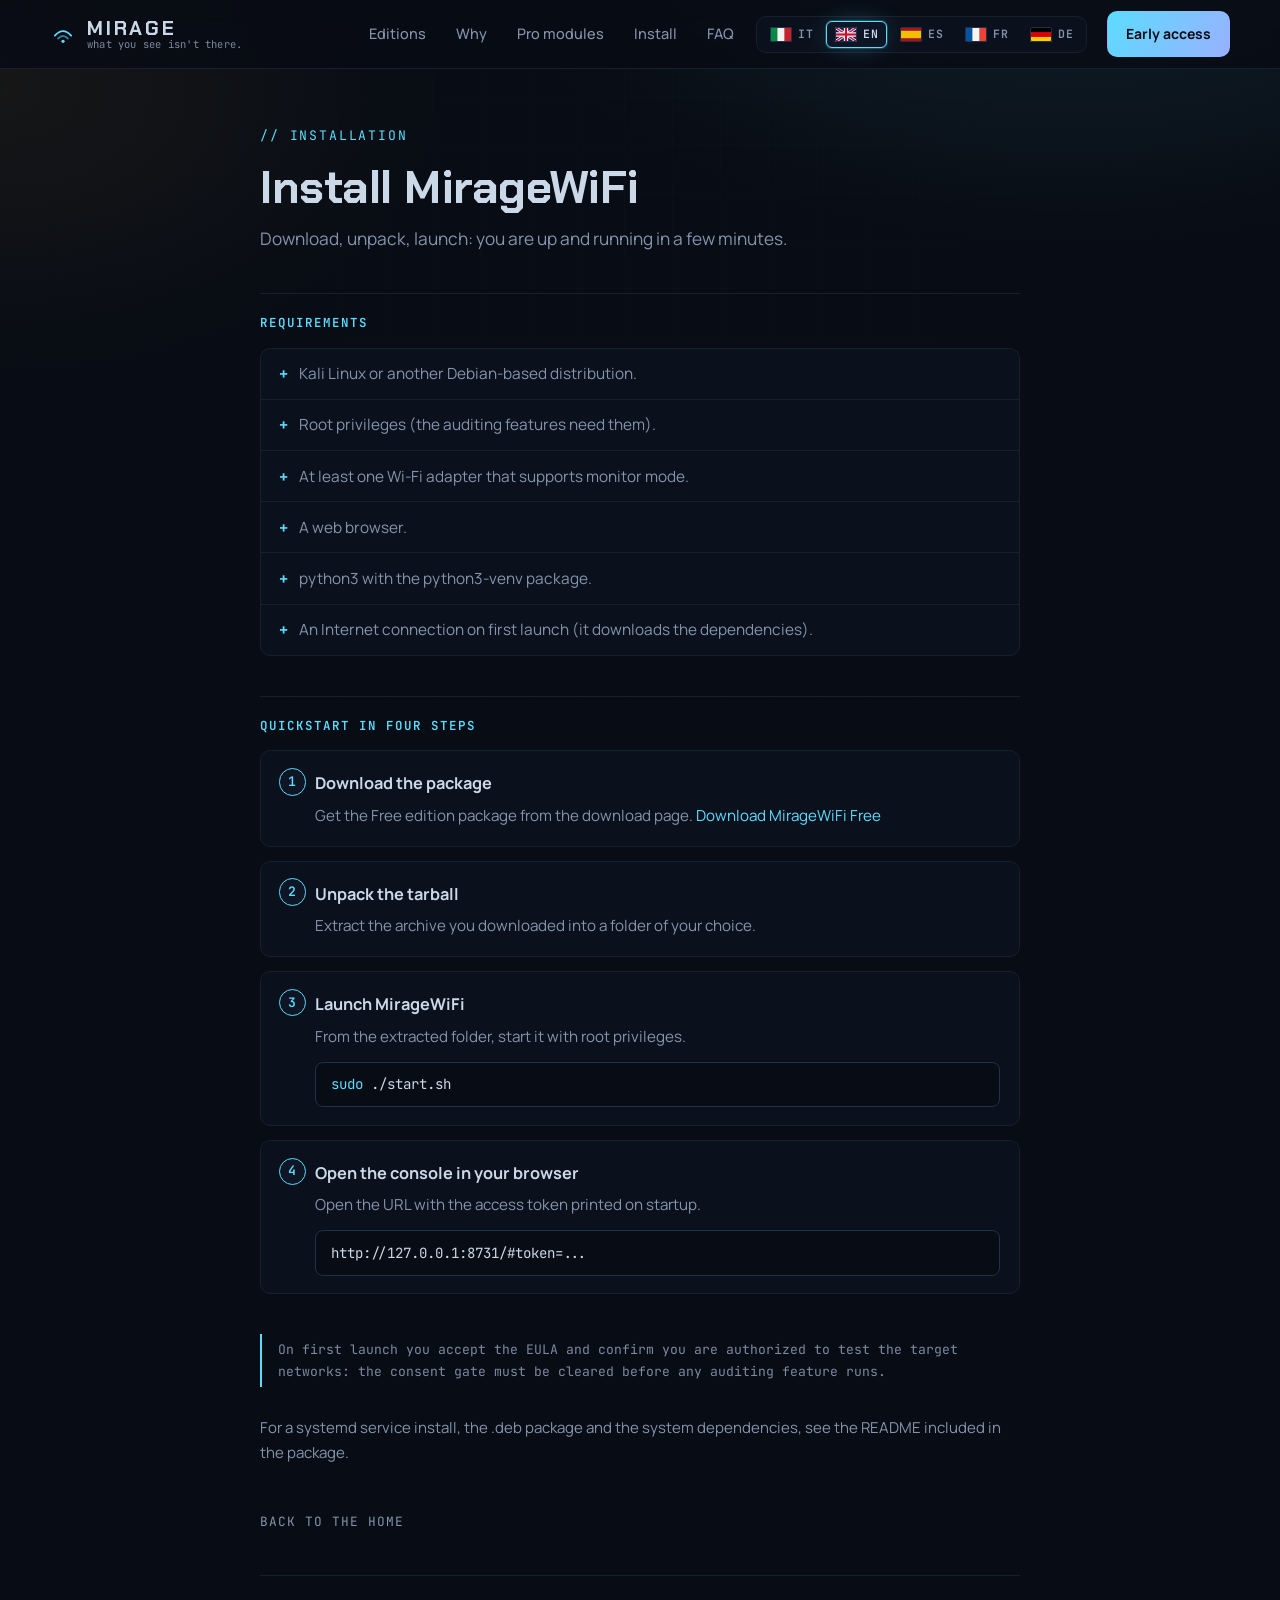
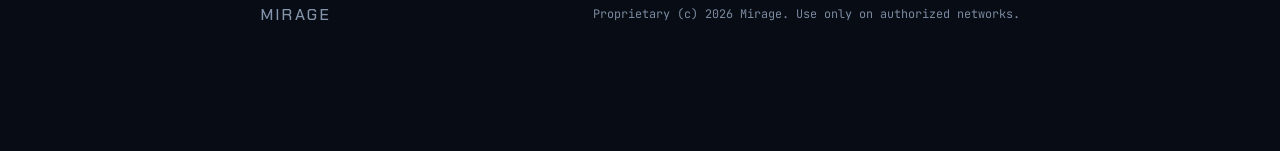
==== install.html @ 4a007b0e "feat(site): pagina install.html quickstart multilingue (5 lingue) Mancava una pagina "come si instal" ====
<!DOCTYPE html>
<html lang="en">
<head>
  <meta charset="utf-8" />
  <meta name="viewport" content="width=device-width, initial-scale=1" />
  <title>Install MirageWiFi - quickstart</title>
  <meta name="description" content="Install MirageWiFi in a few minutes: download, unpack, launch. Requirements, four quickstart steps and the first-run consent gate." />
  <meta name="theme-color" content="#080c14" />
  <meta name="color-scheme" content="dark" />

  <link rel="icon" href="favicon.svg" type="image/svg+xml" />
  <link rel="preload" href="fonts/chakra-petch-700-latin.woff2" as="font" type="font/woff2" crossorigin />
  <link rel="preload" href="fonts/jetbrains-mono-latin.woff2" as="font" type="font/woff2" crossorigin />
  <link rel="preload" href="fonts/manrope-latin.woff2" as="font" type="font/woff2" crossorigin />
  <link rel="stylesheet" href="css/site.css" />

  <style>
    .ins-wrap { width: min(100% - 2rem, 760px); margin-inline: auto; padding: 56px 0 72px; }
    .ins-kicker {
      font-family: var(--mono);
      font-size: .82rem;
      letter-spacing: .14em;
      text-transform: uppercase;
      color: var(--accent);
      margin: 0 0 16px;
    }
    .ins-title {
      font-family: var(--head);
      font-weight: 700;
      font-size: clamp(28px, 6vw, 46px);
      line-height: 1.06;
      letter-spacing: -0.01em;
      color: var(--fg);
      margin: 0 0 14px;
    }
    .ins-lead {
      font-family: var(--body);
      font-size: 1.08rem;
      line-height: 1.6;
      color: var(--fg-dim);
      margin: 0 0 40px;
    }
    .ins-sec-title {
      font-family: var(--mono);
      font-size: .78rem;
      font-weight: 600;
      letter-spacing: .16em;
      text-transform: uppercase;
      color: var(--accent);
      border-top: 1px solid var(--border);
      padding-top: 1.4rem;
      margin: 0 0 1.1rem;
    }
    .ins-req {
      list-style: none;
      margin: 0 0 40px;
      padding: 0;
      display: grid;
      gap: 1px;
      background: var(--border);
      border: 1px solid var(--border);
      border-radius: var(--radius);
      overflow: hidden;
    }
    .ins-req li {
      background: var(--panel);
      padding: .85rem 1.1rem;
      font-family: var(--body);
      font-size: .96rem;
      line-height: 1.5;
      color: var(--fg-dim);
      display: flex;
      align-items: flex-start;
      gap: .7rem;
    }
    .ins-req li::before {
      content: "+";
      color: var(--accent);
      font-family: var(--mono);
      font-weight: 700;
      flex: 0 0 auto;
      line-height: 1.5;
    }
    .ins-steps {
      list-style: none;
      counter-reset: step;
      margin: 0 0 40px;
      padding: 0;
      display: grid;
      gap: 14px;
    }
    .ins-steps > li {
      counter-increment: step;
      position: relative;
      border: 1px solid var(--border);
      border-radius: var(--radius);
      background: var(--panel);
      padding: 1.1rem 1.2rem 1.1rem 3.4rem;
    }
    .ins-steps > li::before {
      content: counter(step);
      position: absolute;
      left: 1.1rem;
      top: 1.05rem;
      width: 1.6rem;
      height: 1.6rem;
      display: inline-flex;
      align-items: center;
      justify-content: center;
      border-radius: 50%;
      background: var(--panel-2);
      border: 1px solid var(--accent);
      color: var(--accent);
      font-family: var(--mono);
      font-size: .82rem;
      font-weight: 700;
    }
    .ins-step-t {
      font-family: var(--body);
      font-weight: 700;
      font-size: 1.02rem;
      color: var(--fg);
      margin: .1rem 0 .4rem;
    }
    .ins-step-d {
      font-family: var(--body);
      font-size: .95rem;
      line-height: 1.6;
      color: var(--fg-dim);
      margin: 0;
    }
    .ins-step-d a { color: var(--accent); }
    .ins-cmd {
      display: block;
      margin: .8rem 0 0;
      padding: .7rem .9rem;
      border: 1px solid var(--border-2);
      border-radius: calc(var(--radius) - 2px);
      background: var(--bg);
      color: var(--fg);
      font-family: var(--mono);
      font-size: .88rem;
      line-height: 1.5;
      overflow-x: auto;
      white-space: pre;
    }
    .ins-cmd .tok { color: var(--accent); }
    .ins-note {
      font-family: var(--mono);
      font-size: .82rem;
      line-height: 1.65;
      color: var(--fg-faint);
      border-left: 2px solid var(--accent);
      padding: .3rem 0 .3rem 1rem;
      margin: 0 0 1.8rem;
    }
    .ins-readme {
      font-family: var(--body);
      font-size: .94rem;
      line-height: 1.65;
      color: var(--fg-dim);
      margin: 0 0 2.6rem;
    }
    .ins-back {
      display: inline-flex;
      align-items: center;
      gap: .5rem;
      font-family: var(--mono);
      font-size: .8rem;
      letter-spacing: .08em;
      text-transform: uppercase;
      color: var(--fg-dim);
      text-decoration: none;
    }
    .ins-back:hover { color: var(--accent); }
    .ins-back .arr { transition: transform .25s var(--ease); }
    .ins-back:hover .arr { transform: translateX(-3px); }
    .ins-foot {
      border-top: 1px solid var(--border);
      margin-top: 2.6rem;
      padding-top: 1.6rem;
      display: flex;
      flex-wrap: wrap;
      gap: .6rem 1.4rem;
      align-items: center;
      justify-content: space-between;
    }
    .ins-foot .logo { font-family: var(--head); letter-spacing: .14em; color: var(--fg-dim); }
    .ins-foot .lic { font-family: var(--mono); font-size: .74rem; color: var(--fg-faint); }
    @media (prefers-reduced-motion: reduce) {
      .ins-back .arr { transition: none; }
    }
  </style>
</head>
<body>

  <script>document.documentElement.classList.add('js');</script>

  <a class="nav-skip" href="#top" data-i18n="nav.skip">Skip to content</a>

  <!-- ============ NAV (shared with the home) ============ -->
  <header class="nav-bar">
    <div class="wrap nav-inner">

      <a class="nav-brand" href="index.html" data-i18n-aria="nav.brandhome" aria-label="MirageWiFi, back to top">
        <span class="nav-brand-mark" aria-hidden="true">
          <svg viewBox="0 0 32 32" width="26" height="26" fill="none">
            <path d="M6 18 Q16 7 26 18" stroke="currentColor" stroke-width="2.3" stroke-linecap="round"/>
            <path d="M10 21.5 Q16 15.5 22 21.5" stroke="currentColor" stroke-width="2.3" stroke-linecap="round" opacity=".55"/>
            <circle cx="16" cy="25" r="2" fill="currentColor"/>
          </svg>
        </span>
        <span class="nav-brand-text">
          <span class="nav-logo">MIRAGE</span>
          <span class="nav-ghost" data-i18n="nav.tagline">what you see isn't there.</span>
        </span>
      </a>

      <button type="button" class="nav-toggle" aria-controls="nav-menu" aria-expanded="false" data-i18n-aria="nav.menu" aria-label="Menu">
        <span class="nav-toggle-bar" aria-hidden="true"></span>
        <span class="nav-toggle-bar" aria-hidden="true"></span>
        <span class="nav-toggle-bar" aria-hidden="true"></span>
      </button>

      <div class="nav-menu" id="nav-menu">

      <nav class="nav-links" data-i18n-aria="nav.seclabel" aria-label="Sections">
        <a href="index.html#edizioni" data-i18n="nav.editions">Editions</a>
        <a href="index.html#perche" data-i18n="nav.why">Why</a>
        <a href="index.html#moduli" data-i18n="nav.modules">Pro modules</a>
        <a href="install.html" data-i18n="nav.install">Install</a>
        <a href="index.html#faq" data-i18n="nav.faq">FAQ</a>
      </nav>

      <div class="lang-switch" role="group" data-i18n-aria="nav.langlabel" aria-label="Language">

        <button type="button" class="lang-btn" data-lang="it" data-i18n-aria="lang.it" aria-label="Italiano" aria-pressed="false">
          <svg class="lang-flag" viewBox="0 0 24 16" width="22" height="15" role="img" aria-hidden="true">
            <rect width="8" height="16" fill="#008C45"/>
            <rect x="8" width="8" height="16" fill="#F4F5F0"/>
            <rect x="16" width="8" height="16" fill="#CD212A"/>
          </svg>
          <span class="lang-code">IT</span>
        </button>

        <button type="button" class="lang-btn is-active" data-lang="en" data-i18n-aria="lang.en" aria-label="English" aria-pressed="true">
          <svg class="lang-flag" viewBox="0 0 24 16" width="22" height="15" role="img" aria-hidden="true">
            <clipPath id="flag-en-clip"><rect width="24" height="16" rx="0"/></clipPath>
            <g clip-path="url(#flag-en-clip)">
              <rect width="24" height="16" fill="#012169"/>
              <path d="M0 0 L24 16 M24 0 L0 16" stroke="#FFFFFF" stroke-width="3.2"/>
              <path d="M0 0 L24 16 M24 0 L0 16" stroke="#C8102E" stroke-width="1.6"/>
              <rect x="9.6" width="4.8" height="16" fill="#FFFFFF"/>
              <rect y="5.6" width="24" height="4.8" fill="#FFFFFF"/>
              <rect x="10.8" width="2.4" height="16" fill="#C8102E"/>
              <rect y="6.8" width="24" height="2.4" fill="#C8102E"/>
            </g>
          </svg>
          <span class="lang-code">EN</span>
        </button>

        <button type="button" class="lang-btn" data-lang="es" data-i18n-aria="lang.es" aria-label="Español" aria-pressed="false">
          <svg class="lang-flag" viewBox="0 0 24 16" width="22" height="15" role="img" aria-hidden="true">
            <rect width="24" height="16" fill="#AA151B"/>
            <rect y="4" width="24" height="8" fill="#F1BF00"/>
          </svg>
          <span class="lang-code">ES</span>
        </button>

        <button type="button" class="lang-btn" data-lang="fr" data-i18n-aria="lang.fr" aria-label="Français" aria-pressed="false">
          <svg class="lang-flag" viewBox="0 0 24 16" width="22" height="15" role="img" aria-hidden="true">
            <rect width="8" height="16" fill="#0055A4"/>
            <rect x="8" width="8" height="16" fill="#F4F5F0"/>
            <rect x="16" width="8" height="16" fill="#EF4135"/>
          </svg>
          <span class="lang-code">FR</span>
        </button>

        <button type="button" class="lang-btn" data-lang="de" data-i18n-aria="lang.de" aria-label="Deutsch" aria-pressed="false">
          <svg class="lang-flag" viewBox="0 0 24 16" width="22" height="15" role="img" aria-hidden="true">
            <rect width="24" height="5.34" fill="#000000"/>
            <rect y="5.34" width="24" height="5.33" fill="#DD0000"/>
            <rect y="10.67" width="24" height="5.33" fill="#FFCE00"/>
          </svg>
          <span class="lang-code">DE</span>
        </button>

      </div>

      <a class="nav-cta" href="https://miragewifi.gumroad.com/l/hbzayw" rel="noopener noreferrer" data-i18n="nav.cta">Early access</a>

      </div>
    </div>
  </header>

  <main id="top" class="ins-wrap">

    <p class="ins-kicker" data-i18n="install.kicker">// Installation</p>
    <h1 class="ins-title" data-i18n="install.title">Install MirageWiFi</h1>
    <p class="ins-lead" data-i18n="install.lead">Download, unpack, launch: you are up and running in a few minutes.</p>

    <h2 class="ins-sec-title" data-i18n="install.req.title">Requirements</h2>
    <ul class="ins-req">
      <li data-i18n="install.req.1">Kali Linux or another Debian-based distribution.</li>
      <li data-i18n="install.req.2">Root privileges (the auditing features need them).</li>
      <li data-i18n="install.req.3">At least one Wi-Fi adapter that supports monitor mode.</li>
      <li data-i18n="install.req.4">A web browser.</li>
      <li data-i18n="install.req.5">python3 with the python3-venv package.</li>
      <li data-i18n="install.req.6">An Internet connection on first launch (it downloads the dependencies).</li>
    </ul>

    <h2 class="ins-sec-title" data-i18n="install.steps.title">Quickstart in four steps</h2>
    <ol class="ins-steps">
      <li>
        <p class="ins-step-t" data-i18n="install.step1.t">Download the package</p>
        <p class="ins-step-d">
          <span data-i18n="install.step1.d">Get the Free edition package from the download page.</span>
          <a href="https://miragewifi.gumroad.com/l/wzquev" rel="noopener noreferrer" data-i18n="install.step1.link">Download MirageWiFi Free</a>
        </p>
      </li>
      <li>
        <p class="ins-step-t" data-i18n="install.step2.t">Unpack the tarball</p>
        <p class="ins-step-d" data-i18n="install.step2.d">Extract the archive you downloaded into a folder of your choice.</p>
      </li>
      <li>
        <p class="ins-step-t" data-i18n="install.step3.t">Launch MirageWiFi</p>
        <p class="ins-step-d" data-i18n="install.step3.d">From the extracted folder, start it with root privileges.</p>
        <code class="ins-cmd"><span class="tok">sudo</span> ./start.sh</code>
      </li>
      <li>
        <p class="ins-step-t" data-i18n="install.step4.t">Open the console in your browser</p>
        <p class="ins-step-d" data-i18n="install.step4.d">Open the URL with the access token printed on startup.</p>
        <code class="ins-cmd">http://127.0.0.1:8731/#token=...</code>
      </li>
    </ol>

    <p class="ins-note" data-i18n="install.consent">On first launch you accept the EULA and confirm you are authorized to test the target networks: the consent gate must be cleared before any auditing feature runs.</p>

    <p class="ins-readme" data-i18n="install.readme">For a systemd service install, the .deb package and the system dependencies, see the README included in the package.</p>

    <a class="ins-back" href="index.html" data-i18n="install.back"><span class="arr" aria-hidden="true">&larr;</span> Back to the home</a>

    <footer class="ins-foot">
      <span class="logo">MIRAGE</span>
      <span class="lic" data-i18n="install.footlicense">Proprietary (c) 2026 Mirage. Use only on authorized networks.</span>
    </footer>

  </main>

  <!-- i18n: translation dictionary + language selector. EN is the inline default. -->
  <script src="i18n.js"></script>
  <script>
    (function () {
      var I18N = window.I18N || {};
      var SUPPORTED = ["en", "it", "es", "fr", "de"];
      var DEFAULT = "en";

      function pickLang(stored) {
        if (stored && SUPPORTED.indexOf(stored) !== -1) return stored;
        var raw = (navigator.language || navigator.userLanguage || DEFAULT);
        var code = String(raw).slice(0, 2).toLowerCase();
        return SUPPORTED.indexOf(code) !== -1 ? code : DEFAULT;
      }

      function apply(lang) {
        var dict = I18N[lang] || {};
        var nodes = document.querySelectorAll("[data-i18n]");
        for (var i = 0; i < nodes.length; i++) {
          var key = nodes[i].getAttribute("data-i18n");
          if (dict[key] != null) nodes[i].textContent = dict[key];
        }
        var arias = document.querySelectorAll("[data-i18n-aria]");
        for (var a = 0; a < arias.length; a++) {
          var ak = arias[a].getAttribute("data-i18n-aria");
          if (dict[ak] != null) arias[a].setAttribute("aria-label", dict[ak]);
        }
        document.documentElement.lang = lang;
        if (dict["install._title"]) document.title = dict["install._title"];
        var desc = document.querySelector('meta[name="description"]');
        if (desc && dict["install._description"]) desc.setAttribute("content", dict["install._description"]);
      }

      var stored = null;
      try { stored = localStorage.getItem("lang"); } catch (e) {}
      var lang = pickLang(stored);
      apply(lang);

      var langBtns = document.querySelectorAll(".lang-btn");
      function syncLangButtons(active) {
        for (var i = 0; i < langBtns.length; i++) {
          var isOn = langBtns[i].getAttribute("data-lang") === active;
          langBtns[i].setAttribute("aria-pressed", isOn ? "true" : "false");
          langBtns[i].classList.toggle("is-active", isOn);
        }
      }
      syncLangButtons(lang);
      for (var b = 0; b < langBtns.length; b++) {
        langBtns[b].addEventListener("click", function () {
          var v = this.getAttribute("data-lang");
          apply(v);
          try { localStorage.setItem("lang", v); } catch (e) {}
          syncLangButtons(v);
        });
      }
    })();
  </script>

  <!-- Mobile nav: hamburger toggle (identical to the home). -->
  <script>
    (function () {
      var toggle = document.querySelector(".nav-toggle");
      var menu = document.getElementById("nav-menu");
      if (!toggle || !menu) return;

      function setOpen(open) {
        menu.classList.toggle("open", open);
        toggle.setAttribute("aria-expanded", open ? "true" : "false");
      }

      toggle.addEventListener("click", function () {
        setOpen(!menu.classList.contains("open"));
      });

      var links = menu.querySelectorAll(".nav-links a");
      for (var i = 0; i < links.length; i++) {
        links[i].addEventListener("click", function () { setOpen(false); });
      }

      document.addEventListener("keydown", function (e) {
        if (e.key === "Escape" && menu.classList.contains("open")) {
          setOpen(false);
          toggle.focus();
        }
      });

      document.addEventListener("click", function (e) {
        if (!menu.classList.contains("open")) return;
        if (menu.contains(e.target) || toggle.contains(e.target)) return;
        setOpen(false);
      });
    })();
  </script>

</body>
</html>
---- css/site.css ----
/* MirageWiFi - landing di preview statica.
   Palette e tipografia derivate da frontend/css/app.css per coerenza col brand:
   dark "signal lab", ciano = ricognizione (Free), ambra = offensivo (Pro). */

@font-face {
  font-family: 'Chakra Petch';
  font-style: normal; font-weight: 500; font-display: swap;
  src: url('../fonts/chakra-petch-500-latin-ext.woff2') format('woff2');
  unicode-range: U+0100-02BA,U+02BD-02C5,U+02C7-02CC,U+02CE-02D7,U+02DD-02FF,U+0304,U+0308,U+0329,U+1D00-1DBF,U+1E00-1E9F,U+1EF2-1EFF,U+2020,U+20A0-20AB,U+20AD-20C0,U+2113,U+2C60-2C7F,U+A720-A7FF;
}
@font-face {
  font-family: 'Chakra Petch';
  font-style: normal; font-weight: 500; font-display: swap;
  src: url('../fonts/chakra-petch-500-latin.woff2') format('woff2');
  unicode-range: U+0000-00FF,U+0131,U+0152-0153,U+02BB-02BC,U+02C6,U+02DA,U+02DC,U+0304,U+0308,U+0329,U+2000-206F,U+2074,U+20AC,U+2122,U+2191,U+2193,U+2212,U+2215,U+FEFF,U+FFFD;
}
@font-face {
  font-family: 'Chakra Petch';
  font-style: normal; font-weight: 600; font-display: swap;
  src: url('../fonts/chakra-petch-600-latin-ext.woff2') format('woff2');
  unicode-range: U+0100-02BA,U+02BD-02C5,U+02C7-02CC,U+02CE-02D7,U+02DD-02FF,U+0304,U+0308,U+0329,U+1D00-1DBF,U+1E00-1E9F,U+1EF2-1EFF,U+2020,U+20A0-20AB,U+20AD-20C0,U+2113,U+2C60-2C7F,U+A720-A7FF;
}
@font-face {
  font-family: 'Chakra Petch';
  font-style: normal; font-weight: 600; font-display: swap;
  src: url('../fonts/chakra-petch-600-latin.woff2') format('woff2');
  unicode-range: U+0000-00FF,U+0131,U+0152-0153,U+02BB-02BC,U+02C6,U+02DA,U+02DC,U+0304,U+0308,U+0329,U+2000-206F,U+2074,U+20AC,U+2122,U+2191,U+2193,U+2212,U+2215,U+FEFF,U+FFFD;
}
@font-face {
  font-family: 'Chakra Petch';
  font-style: normal; font-weight: 700; font-display: swap;
  src: url('../fonts/chakra-petch-700-latin-ext.woff2') format('woff2');
  unicode-range: U+0100-02BA,U+02BD-02C5,U+02C7-02CC,U+02CE-02D7,U+02DD-02FF,U+0304,U+0308,U+0329,U+1D00-1DBF,U+1E00-1E9F,U+1EF2-1EFF,U+2020,U+20A0-20AB,U+20AD-20C0,U+2113,U+2C60-2C7F,U+A720-A7FF;
}
@font-face {
  font-family: 'Chakra Petch';
  font-style: normal; font-weight: 700; font-display: swap;
  src: url('../fonts/chakra-petch-700-latin.woff2') format('woff2');
  unicode-range: U+0000-00FF,U+0131,U+0152-0153,U+02BB-02BC,U+02C6,U+02DA,U+02DC,U+0304,U+0308,U+0329,U+2000-206F,U+2074,U+20AC,U+2122,U+2191,U+2193,U+2212,U+2215,U+FEFF,U+FFFD;
}
@font-face {
  font-family: 'JetBrains Mono';
  font-style: normal; font-weight: 400 600; font-display: swap;
  src: url('../fonts/jetbrains-mono-latin-ext.woff2') format('woff2');
  unicode-range: U+0100-02BA,U+02BD-02C5,U+02C7-02CC,U+02CE-02D7,U+02DD-02FF,U+0304,U+0308,U+0329,U+1D00-1DBF,U+1E00-1E9F,U+1EF2-1EFF,U+2020,U+20A0-20AB,U+20AD-20C0,U+2113,U+2C60-2C7F,U+A720-A7FF;
}
@font-face {
  font-family: 'JetBrains Mono';
  font-style: normal; font-weight: 400 600; font-display: swap;
  src: url('../fonts/jetbrains-mono-latin.woff2') format('woff2');
  unicode-range: U+0000-00FF,U+0131,U+0152-0153,U+02BB-02BC,U+02C6,U+02DA,U+02DC,U+0304,U+0308,U+0329,U+2000-206F,U+2074,U+20AC,U+2122,U+2191,U+2193,U+2212,U+2215,U+FEFF,U+FFFD;
}

:root {
  --bg:        #080c14;
  --bg-2:      #05080d;
  --bg-0:      #04060b;
  --panel:     #0b111c;
  --panel-2:   #0e1626;
  --border:    #17202f;
  --border-2:  #22304a;
  --fg:        #cbd8e8;
  --fg-dim:    #8494ac;
  --fg-faint:  #7a8aa0;
  --accent:    #5cdcff;   /* ciano - ricognizione / Free */
  --accent-2:  #52f2a8;   /* verde phosphor - offline-safe */
  --warn:      #ffc24b;   /* ambra - offensivo / Pro */
  --danger:    #ff6b6b;   /* rosso - distruttivo */
  --purple:    #b69bff;   /* viola - AI / Auto */
  --radius:    10px;
  --radius-lg: 16px;
  --mono:    "JetBrains Mono", ui-monospace, "Fira Code", Menlo, monospace;
  --display: "Chakra Petch", "JetBrains Mono", ui-monospace, monospace;
  --shadow:    0 18px 48px -16px rgba(0,0,0,.75);
  --shadow-sm: 0 8px 24px -14px rgba(0,0,0,.7);
  --glow-cyan: 0 0 0 1px rgba(92,220,255,.22), 0 0 26px -6px rgba(92,220,255,.42);
  --glow-warn: 0 0 0 1px rgba(255,194,75,.28), 0 0 32px -8px rgba(255,194,75,.46);
  --ring:      0 0 0 2px var(--bg), 0 0 0 4px var(--accent);
  --ease: cubic-bezier(.22,.61,.36,1);
  --maxw: 1180px;
}

* { box-sizing: border-box; }

html { scroll-behavior: smooth; scroll-padding-top: 84px; }

body {
  margin: 0;
  font-family: var(--mono);
  font-size: 16px;
  line-height: 1.65;
  color: var(--fg);
  background: var(--bg);
  -webkit-font-smoothing: antialiased;
  text-rendering: optimizeLegibility;
  overflow-x: hidden;
}

/* Atmosfera di fondo: griglia da spettro radio + due aloni di segnale.
   Fissa, tenue, non copre il contenuto (z-index negativo). */
body::before {
  content: "";
  position: fixed;
  inset: 0;
  z-index: -2;
  background:
    radial-gradient(1000px 560px at 84% -10%, rgba(92,220,255,.11), transparent 60%),
    radial-gradient(820px 520px at 0% 10%, rgba(255,194,75,.06), transparent 55%),
    var(--bg);
}
body::after {
  content: "";
  position: fixed;
  inset: 0;
  z-index: -1;
  pointer-events: none;
  opacity: .5;
  background-image:
    linear-gradient(rgba(92,220,255,.04) 1px, transparent 1px),
    linear-gradient(90deg, rgba(92,220,255,.04) 1px, transparent 1px);
  background-size: 48px 48px;
  mask-image: radial-gradient(circle at 50% 24%, #000 0%, transparent 76%);
  -webkit-mask-image: radial-gradient(circle at 50% 24%, #000 0%, transparent 76%);
}

a { color: var(--accent); text-decoration: none; }
a:hover { text-decoration: underline; }

/* focus accessibile e coerente su tutti gli elementi interattivi */
a:focus-visible, .btn:focus-visible, summary:focus-visible, .lang-select:focus-visible {
  outline: 2px solid transparent;
  outline-offset: 2px;
  box-shadow: var(--ring);
  border-radius: 6px;
  text-decoration: none;
}
/* High-Contrast / forced-colors: box-shadow non e' reso, serve un outline reale */
@media (forced-colors: active) {
  a:focus-visible, .btn:focus-visible, summary:focus-visible, .lang-select:focus-visible {
    outline: 2px solid CanvasText;
  }
}

/* visibile solo a screen reader, resta focusabile */
.sr-only {
  position: absolute;
  width: 1px; height: 1px;
  padding: 0; margin: -1px;
  overflow: hidden;
  clip: rect(0 0 0 0);
  white-space: nowrap;
  border: 0;
}

h1, h2, h3, h4 {
  font-family: var(--display);
  font-weight: 700;
  line-height: 1.08;
  margin: 0;
  letter-spacing: .01em;
}

.wrap { width: min(100% - 2rem, var(--maxw)); margin-inline: auto; }

/* skip link per tastiera / screen reader */
.skip {
  position: absolute;
  left: 1rem; top: -3rem;
  z-index: 100;
  background: var(--panel-2);
  border: 1px solid var(--border-2);
  color: var(--fg);
  padding: .55rem .9rem;
  border-radius: var(--radius);
  font-size: .82rem;
  transition: top .18s var(--ease);
}
.skip:focus { top: 1rem; text-decoration: none; }

/* micro-etichette mono maiuscole, come i label della toolbar dell'app */
.kicker {
  font-family: var(--mono);
  font-size: .72rem;
  letter-spacing: .26em;
  text-transform: uppercase;
  color: var(--fg-dim);
  display: inline-flex;
  align-items: center;
  gap: .55rem;
}
.kicker::before { content: "//"; color: var(--accent); letter-spacing: 0; }
.sec-no {
  font-weight: 600;
  color: var(--accent);
  letter-spacing: .1em;
  opacity: .8;
}

/* ===== BUTTONS ===== */
.btn {
  position: relative;
  display: inline-flex;
  align-items: center;
  justify-content: center;
  gap: .55rem;
  font-family: var(--mono);
  font-size: .84rem;
  font-weight: 500;
  letter-spacing: .02em;
  padding: .72rem 1.2rem;
  border-radius: var(--radius);
  border: 1px solid var(--border-2);
  background: var(--panel-2);
  color: var(--fg);
  cursor: pointer;
  transition: transform .16s var(--ease), border-color .16s, box-shadow .16s, color .16s, background .16s;
  white-space: nowrap;
}
.btn:hover { transform: translateY(-2px); text-decoration: none; }
.btn:active { transform: translateY(0); }
.btn-ghost { background: transparent; }
.btn-ghost:hover { border-color: var(--accent); color: #fff; box-shadow: var(--glow-cyan); }
.btn-cyan {
  border-color: rgba(92,220,255,.5);
  color: #04121a;
  background: linear-gradient(180deg, #8aeaff, var(--accent));
  font-weight: 600;
  box-shadow: inset 0 1px 0 rgba(255,255,255,.35);
}
.btn-cyan:hover { box-shadow: var(--glow-cyan), inset 0 1px 0 rgba(255,255,255,.35); color: #04121a; }
.btn-pro {
  border-color: rgba(255,194,75,.55);
  color: #1c1403;
  background: linear-gradient(180deg, #ffd988, var(--warn));
  font-weight: 600;
  box-shadow: inset 0 1px 0 rgba(255,255,255,.4);
}
.btn-pro:hover { box-shadow: var(--glow-warn), inset 0 1px 0 rgba(255,255,255,.4); color: #1c1403; }
.btn-lg { padding: .98rem 1.6rem; font-size: .95rem; }

/* ===== ETHICS BANNER ===== */
.ethics {
  margin-top: 1.2rem;
  border: 1px solid rgba(255,194,75,.35);
  border-left: 3px solid var(--warn);
  border-radius: var(--radius);
  background: linear-gradient(90deg, rgba(255,194,75,.08), rgba(255,194,75,.02));
  padding: 1.1rem 1.3rem;
  display: flex;
  gap: .95rem;
  align-items: flex-start;
}
.ethics .sign { font-size: 1.35rem; line-height: 1.2; }
.ethics h2 {
  font-family: var(--mono);
  font-size: .74rem;
  letter-spacing: .18em;
  text-transform: uppercase;
  color: var(--warn);
  margin-bottom: .3rem;
}
.ethics p { margin: 0; font-size: .88rem; color: var(--fg-dim); }
.ethics p b { color: var(--fg); font-weight: 600; }

/* ===== SECTIONS ===== */
section { padding: clamp(3rem, 7vw, 5.8rem) 0; position: relative; }
section + section { border-top: 1px solid rgba(23,32,47,.6); }
.sec-head { max-width: 64ch; margin-bottom: 2.8rem; }
.sec-head h2 {
  font-size: clamp(1.85rem, 3.6vw, 2.8rem);
  color: #fff;
  margin: .8rem 0 .7rem;
  letter-spacing: -.005em;
}
.sec-head > p { color: var(--fg-dim); margin: 0; font-size: 1.02rem; line-height: 1.7; }

/* ===== EDITIONS ===== */
.editions { display: grid; grid-template-columns: 1fr 1fr; gap: 1.4rem; align-items: start; }
.plan {
  position: relative;
  border: 1px solid var(--border-2);
  border-radius: var(--radius-lg);
  background: linear-gradient(180deg, var(--panel-2), var(--panel));
  padding: 1.9rem 1.8rem;
  overflow: hidden;
  transition: transform .18s var(--ease), box-shadow .18s, border-color .18s;
}
.plan:hover { transform: translateY(-3px); }
.plan::before {
  content: "";
  position: absolute; inset: 0 0 auto 0; height: 2px;
  background: linear-gradient(90deg, var(--accent), transparent 85%);
  opacity: .8;
}
.plan.free:hover { box-shadow: var(--glow-cyan); }
.plan.pro { border-color: rgba(255,194,75,.4); box-shadow: var(--glow-warn); }
.plan.pro::before { background: linear-gradient(90deg, var(--warn), transparent 85%); }
.plan-badge {
  position: absolute;
  top: 1rem; right: 1rem;
  font-family: var(--mono);
  font-size: .6rem;
  letter-spacing: .16em;
  text-transform: uppercase;
  color: #1c1403;
  background: linear-gradient(180deg, #ffd988, var(--warn));
  padding: .28rem .6rem;
  border-radius: 100px;
  font-weight: 600;
}
.plan-tag {
  font-family: var(--mono);
  font-size: .68rem;
  letter-spacing: .22em;
  text-transform: uppercase;
  color: var(--fg-faint);
}
.plan.free .plan-tag { color: var(--accent); }
.plan.pro .plan-tag { color: var(--warn); }
.plan h3 { font-size: 1.95rem; color: #fff; margin: .35rem 0 .1rem; }
.price { display: flex; flex-wrap: wrap; align-items: baseline; gap: .5rem; margin: .85rem 0 .2rem; }
.price .amount { font-family: var(--display); font-size: 2.7rem; font-weight: 700; color: #fff; line-height: 1; }
.price .unit { color: var(--fg-dim); font-size: .82rem; }
.price-note { font-size: .74rem; color: var(--fg-faint); letter-spacing: .03em; margin-bottom: 1.3rem; }
.plan.pro .price-note b { color: var(--warn); }
.feat { list-style: none; padding: 0; margin: 1.3rem 0; display: grid; gap: .62rem; }
.feat li {
  display: grid;
  grid-template-columns: 1.1rem 1fr;
  gap: .6rem;
  font-size: .87rem;
  color: var(--fg);
  align-items: start;
  line-height: 1.5;
}
.feat li .mk { color: var(--accent-2); font-weight: 700; }
.plan.pro .feat li .mk { color: var(--warn); }
.feat li small { color: var(--fg-faint); display: block; font-size: .74rem; }
.plan .btn { width: 100%; margin-top: .4rem; }
.plan-foot { margin-top: 1rem; font-size: .72rem; color: var(--fg-faint); text-align: center; }

/* ===== WHY / PILLARS ===== */
.pillars { display: grid; grid-template-columns: repeat(4, 1fr); gap: 1.1rem; }
.pill {
  border: 1px solid var(--border);
  border-radius: var(--radius);
  background: var(--panel);
  padding: 1.5rem 1.35rem;
  transition: transform .18s var(--ease), border-color .18s, box-shadow .18s;
}
.pill:hover { transform: translateY(-3px); border-color: var(--border-2); box-shadow: var(--shadow-sm); }
.pill-ico {
  display: inline-flex;
  align-items: center; justify-content: center;
  width: 42px; height: 42px;
  border-radius: 10px;
  color: var(--accent);
  background: rgba(92,220,255,.08);
  border: 1px solid rgba(92,220,255,.2);
  margin-bottom: 1.05rem;
}
.pill:nth-child(2) .pill-ico { color: var(--warn); background: rgba(255,194,75,.08); border-color: rgba(255,194,75,.22); }
.pill:nth-child(3) .pill-ico { color: var(--accent-2); background: rgba(82,242,168,.08); border-color: rgba(82,242,168,.22); }
.pill:nth-child(4) .pill-ico { color: var(--purple); background: rgba(182,155,255,.08); border-color: rgba(182,155,255,.22); }
.pill h3 { font-size: 1.08rem; color: #fff; margin-bottom: .5rem; }
.pill p { margin: 0; font-size: .83rem; color: var(--fg-dim); line-height: 1.6; }

/* ===== FAQ ===== */
.faq { display: grid; gap: .7rem; max-width: 880px; }
details.qa {
  border: 1px solid var(--border);
  border-radius: var(--radius);
  background: var(--panel);
  padding: 0 1.2rem;
  overflow: clip;
  overflow-clip-margin: 6px;
  transition: border-color .18s var(--ease), background .18s;
}
details.qa:hover { border-color: var(--border-2); }
details.qa[open] { border-color: var(--border-2); background: var(--panel-2); }
details.qa summary {
  cursor: pointer;
  list-style: none;
  padding: 1.1rem 0;
  font-family: var(--display);
  font-weight: 600;
  font-size: 1.02rem;
  color: var(--fg);
  display: flex;
  align-items: center;
  gap: .75rem;
}
details.qa summary::-webkit-details-marker { display: none; }
details.qa summary::before {
  content: "+";
  color: var(--accent);
  font-family: var(--mono);
  font-size: 1.15rem;
  line-height: 1;
  transition: transform .2s var(--ease);
}
details.qa[open] summary { color: #fff; }
details.qa[open] summary::before { transform: rotate(45deg); }
details.qa p { margin: 0 0 1.2rem 1.45rem; color: var(--fg-dim); font-size: .9rem; line-height: 1.7; }

/* ===== FINAL CTA ===== */
.final {
  position: relative;
  border: 1px solid var(--border-2);
  border-radius: var(--radius-lg);
  background:
    radial-gradient(640px 320px at 80% 0%, rgba(255,194,75,.1), transparent 60%),
    radial-gradient(640px 320px at 12% 110%, rgba(92,220,255,.08), transparent 60%),
    linear-gradient(180deg, var(--panel-2), var(--panel));
  padding: clamp(2.4rem, 5vw, 3.6rem);
  text-align: center;
  overflow: hidden;
}
.final .kicker { justify-content: center; }
.final h2 { font-size: clamp(1.8rem, 3.6vw, 2.7rem); color: #fff; margin: .6rem 0 .7rem; }
.final > p { color: var(--fg-dim); max-width: 54ch; margin: 0 auto 1.9rem; line-height: 1.7; }
.final .hero-cta { justify-content: center; }

/* ===== FOOTER ===== */
footer {
  border-top: 1px solid var(--border);
  padding: 2.8rem 0 3.2rem;
  margin-top: 1rem;
}
.foot-grid { display: flex; flex-wrap: wrap; gap: 1.8rem; justify-content: space-between; align-items: flex-start; }
.foot-brand .logo {
  font-family: var(--display);
  font-weight: 700;
  letter-spacing: .16em;
  color: #fff;
  font-size: 1.1rem;
}
.foot-brand p { margin: .5rem 0 0; font-size: .78rem; color: var(--fg-faint); max-width: 36ch; line-height: 1.6; }
.foot-links { display: flex; gap: 2.6rem; flex-wrap: wrap; }
.foot-col h4 {
  font-family: var(--mono);
  font-size: .66rem;
  letter-spacing: .16em;
  text-transform: uppercase;
  color: var(--fg-faint);
  margin: 0 0 .75rem;
}
.foot-col a { display: block; color: var(--fg-dim); font-size: .82rem; margin-bottom: .45rem; }
.foot-col a:hover { color: var(--fg); text-decoration: none; }
.license {
  margin-top: 2.4rem;
  padding-top: 1.4rem;
  border-top: 1px solid var(--border);
  font-size: .74rem;
  color: var(--fg-faint);
  display: flex;
  flex-wrap: wrap;
  gap: .6rem 1.4rem;
  justify-content: space-between;
}
.license .lock { color: var(--warn); }

/* ===== SHARE BAR ===== */
.share-bar {
  margin-top: 2.4rem;
  display: flex;
  flex-direction: column;
  align-items: center;
  gap: .95rem;
  text-align: center;
}
.share-label {
  font-family: var(--mono);
  font-size: .66rem;
  letter-spacing: .16em;
  text-transform: uppercase;
  color: var(--fg-faint);
}
.share-links {
  display: flex;
  flex-wrap: wrap;
  justify-content: center;
  gap: .6rem;
}
.share-btn {
  display: inline-flex;
  align-items: center;
  justify-content: center;
  width: 44px;
  height: 44px;
  padding: 0;
  border-radius: 50%;
  border: 1px solid var(--border-2);
  background: var(--panel-2);
  color: var(--fg-dim);
  cursor: pointer;
  transition: color .16s var(--ease), border-color .16s var(--ease), box-shadow .16s var(--ease), transform .16s var(--ease);
}
.share-btn svg { width: 20px; height: 20px; display: block; }
.share-btn:hover {
  color: var(--accent);
  border-color: var(--accent);
  box-shadow: var(--glow-cyan);
  transform: translateY(-2px);
  text-decoration: none;
}
.share-btn:focus-visible { outline: none; box-shadow: var(--ring); }

.share-toast {
  position: fixed;
  left: 50%;
  bottom: 24px;
  transform: translateX(-50%) translateY(8px);
  background: var(--panel-2);
  border: 1px solid var(--border-2);
  color: var(--fg);
  font-family: var(--mono);
  font-size: .78rem;
  padding: .6rem 1rem;
  border-radius: var(--radius);
  box-shadow: var(--shadow-sm);
  opacity: 0;
  pointer-events: none;
  z-index: 50;
  transition: opacity .25s var(--ease), transform .25s var(--ease);
}
.share-toast.in { opacity: 1; transform: translateX(-50%) translateY(0); }

/* ===== SCROLL-REVEAL (progressive enhancement) =====
   Default: tutto visibile. Solo con JS attivo (.js-reveal) gli elementi
   partono nascosti e salgono quando entrano nel viewport (classe .in). */
.js-reveal .reveal { opacity: 0; transform: translateY(16px); transition: opacity .6s var(--ease), transform .6s var(--ease); }
.js-reveal .reveal.in { opacity: 1; transform: none; }
/* stagger leggero dentro le griglie */
.js-reveal .pillars .reveal:nth-child(2) { transition-delay: .05s; }
.js-reveal .pillars .reveal:nth-child(3) { transition-delay: .1s; }
.js-reveal .pillars .reveal:nth-child(4) { transition-delay: .15s; }

@media (prefers-reduced-motion: reduce) {
  * { animation: none !important; scroll-behavior: auto !important; transition: none !important; }
  .reveal { opacity: 1 !important; transform: none !important; }
}

/* ===== RESPONSIVE ===== */
@media (max-width: 1000px) {
  .pillars { grid-template-columns: 1fr 1fr; }
}
@media (max-width: 900px) {
  .hero-grid { grid-template-columns: 1fr; }
  .editions { grid-template-columns: 1fr; }
}
@media (max-width: 560px) {
  .pillars { grid-template-columns: 1fr; }
  .hero-cta .btn { flex: 1 1 auto; }
  .brand .ghost { display: none; }
  .license { flex-direction: column; }
}
/* larghezze molto strette: la nav resta su una riga senza essere tagliata */
@media (max-width: 380px) {
  .nav-inner { gap: .7rem; }
  .nav .btn-pro { padding: .6rem .85rem; font-size: .78rem; }
  .brand .logo { font-size: 1.2rem; letter-spacing: .12em; }
}

/* ============================================================
   REDESIGN DRAFT - integrazione foundation (Fable C), solo delta
   Sopra la base esistente: Manrope, token nuovi, body in Manrope,
   utility .grad / .pulse, motion .reveal. Le regole di base gia
   presenti (:root / reset / .btn / .wrap / .kicker / body) NON sono
   riscritte: qui solo le novita, per non gonfiare il file.
   Nessun em/en dash. Solo trattino normale.
   ============================================================ */

/* ---- Manrope self-hosted (body), variable woff2 ---- */
@font-face {
  font-family: 'Manrope';
  font-style: normal;
  font-weight: 400 700;
  font-display: swap;
  src: url('../fonts/manrope-latin.woff2') format('woff2');
  unicode-range: U+0000-00FF,U+0131,U+0152-0153,U+02BB-02BC,U+02C6,U+02DA,U+02DC,U+0304,U+0308,U+0329,U+2000-206F,U+20AC,U+2122,U+2191,U+2193,U+2212,U+2215,U+FEFF,U+FFFD;
}
@font-face {
  font-family: 'Manrope';
  font-style: normal;
  font-weight: 400 700;
  font-display: swap;
  src: url('../fonts/manrope-latin-ext.woff2') format('woff2');
  unicode-range: U+0100-02BA,U+02BD-02C5,U+02C7-02CC,U+02CE-02D7,U+02DD-02FF,U+0304,U+0308,U+0329,U+1D00-1DBF,U+1E00-1E9F,U+1EF2-1EFF,U+2020,U+20A0-20AB,U+20AD-20C4,U+2113,U+2C60-2C7F,U+A720-A7FF;
}

/* ---- Token nuovi (la base definisce gia il resto) ---- */
:root {
  --grad-accent: linear-gradient(120deg, var(--accent) 0%, var(--purple) 100%);
  --body: "Manrope", system-ui, -apple-system, "Segoe UI", Roboto, Helvetica, Arial, sans-serif;
  --head: "Chakra Petch", "JetBrains Mono", ui-monospace, monospace;
  --ok:   var(--accent-2);
  --scan-cols: 28px 116px 108px 28px 42px 56px 28px 24px 92px;
}

/* ---- Prosa in Manrope (la base usava il mono) ---- */
body { font-family: var(--body); }

/* ---- Utility testo gradiente: UNA parola chiave per blocco ---- */
.grad {
  color: var(--accent);
  background: var(--grad-accent);
  -webkit-background-clip: text;
  background-clip: text;
  -webkit-text-fill-color: transparent;
}
@supports not ((-webkit-background-clip: text) or (background-clip: text)) {
  .grad { -webkit-text-fill-color: currentColor; background: none; }
}
@media (forced-colors: active) {
  .grad { -webkit-text-fill-color: currentColor; background: none; color: LinkText; }
}

/* ---- Motion: .reveal (progressive enhancement) + .pulse ----
   La base definisce gia .js-reveal .reveal e lo stagger di
   pillars/modules; qui aggiungo solo il will-change, lo stagger
   per le editions e l'utility .pulse. */
.reveal { will-change: opacity, transform; }
.js-reveal .editions .reveal:nth-child(2) { transition-delay: .05s; }
.pulse { animation: pulse 1.6s var(--ease) infinite; }
@keyframes pulse {
  0%, 100% { opacity: 1; transform: scale(1); }
  50%      { opacity: .35; transform: scale(.7); }
}

/* ============ LAYER A: nav + selettore bandiere + hero ============ */
/* ============================================================
   Fable A - nav + flag language selector + hero
   Colors: var(--...) only. Token VALUES come from C-foundation.css.
   Class prefixes owned by A: nav-, lang-, hero-
   Shared helper .wrap and .reveal are defined by C.
   ============================================================ */

/* ---- skip link (a11y) ---- */
.nav-skip {
  position: absolute;
  left: 12px;
  top: -48px;
  z-index: 100;
  padding: 10px 16px;
  border-radius: var(--radius);
  background: var(--panel);
  color: var(--fg);
  border: 1px solid var(--border);
  font-family: var(--body);
  font-weight: 600;
  text-decoration: none;
  transition: top .18s var(--ease);
}
.nav-skip:focus-visible { top: 12px; }

/* ============ NAV ============ */
.nav-bar {
  position: sticky;
  top: 0;
  z-index: 50;
  background: color-mix(in srgb, var(--bg) 82%, transparent);
  -webkit-backdrop-filter: blur(12px);
  backdrop-filter: blur(12px);
  border-bottom: 1px solid var(--border);
}

.nav-inner {
  display: flex;
  align-items: center;
  gap: 20px;
  min-height: 68px;
  padding-top: 10px;
  padding-bottom: 10px;
  position: relative;
}

/* mobile menu wrapper: display:contents on desktop so its children stay
   direct flex-items of .nav-inner (desktop layout unchanged) */
.nav-menu { display: contents; }

/* hamburger toggle: hidden on desktop, shown on mobile only with JS */
.nav-toggle {
  display: none;
  flex-direction: column;
  justify-content: center;
  gap: 5px;
  width: 44px;
  height: 44px;
  margin-left: auto;
  padding: 11px;
  border: 1px solid transparent;
  border-radius: var(--radius);
  background: transparent;
  cursor: pointer;
}
.nav-toggle-bar {
  display: block;
  width: 22px;
  height: 2px;
  border-radius: 2px;
  background: var(--fg-dim);
  transition: background .15s var(--ease);
}
.nav-toggle:hover .nav-toggle-bar { background: var(--fg); }

/* brand */
.nav-brand {
  display: inline-flex;
  align-items: center;
  gap: 11px;
  text-decoration: none;
  color: var(--fg);
  flex: 0 0 auto;
}
.nav-brand-mark { color: var(--accent); display: inline-flex; }
.nav-brand-text { display: flex; flex-direction: column; line-height: 1.05; }
.nav-logo {
  font-family: var(--head);
  font-weight: 700;
  font-size: 20px;
  letter-spacing: .14em;
  color: var(--fg);
}
.nav-ghost {
  font-family: var(--mono);
  font-size: 10.5px;
  letter-spacing: .02em;
  color: var(--fg-faint);
}

/* section links */
.nav-links {
  display: flex;
  align-items: center;
  gap: 26px;
  margin-left: auto;
}
.nav-links a {
  font-family: var(--body);
  font-size: 14.5px;
  font-weight: 500;
  color: var(--fg-dim);
  text-decoration: none;
  padding: 6px 2px;
  position: relative;
  transition: color .16s var(--ease);
}
.nav-links a::after {
  content: "";
  position: absolute;
  left: 0; right: 0; bottom: 0;
  height: 2px;
  border-radius: 2px;
  background: var(--grad-accent);
  transform: scaleX(0);
  transform-origin: left;
  transition: transform .2s var(--ease);
}
.nav-links a:hover { color: var(--fg); }
.nav-links a:hover::after { transform: scaleX(1); }

/* ---- flag language selector ---- */
.lang-switch {
  display: flex;
  align-items: center;
  gap: 4px;
  padding: 4px;
  border: 1px solid var(--border);
  border-radius: var(--radius);
  background: var(--panel);
  flex: 0 0 auto;
}
.lang-btn {
  display: inline-flex;
  align-items: center;
  gap: 6px;
  padding: 5px 8px;
  border: 1px solid transparent;
  border-radius: calc(var(--radius) - 4px);
  background: transparent;
  color: var(--fg-dim);
  font-family: var(--mono);
  font-size: 11.5px;
  font-weight: 600;
  letter-spacing: .04em;
  cursor: pointer;
  transition: background .15s var(--ease), color .15s var(--ease), border-color .15s var(--ease);
}
.lang-btn:hover {
  background: var(--panel-2);
  color: var(--fg);
}
.lang-btn.is-active {
  background: var(--panel-2);
  border-color: var(--accent);
  color: var(--fg);
  box-shadow: var(--glow-cyan);
}
.lang-btn[aria-pressed="true"] { border-color: var(--accent); }
.lang-flag {
  display: block;
  border-radius: 2px;
  box-shadow: var(--shadow-sm);
  outline: 1px solid var(--border-2);
  outline-offset: -1px;
}
.lang-code { line-height: 1; }

/* ---- primary CTA (reused by hero) ---- */
.nav-cta {
  flex: 0 0 auto;
  display: inline-flex;
  align-items: center;
  justify-content: center;
  padding: 10px 18px;
  border-radius: var(--radius);
  background: var(--grad-accent);
  color: var(--bg);
  font-family: var(--body);
  font-weight: 700;
  font-size: 14px;
  text-decoration: none;
  border: 1px solid transparent;
  transition: transform .14s var(--ease), box-shadow .2s var(--ease), filter .2s var(--ease);
}
.nav-cta:hover {
  transform: translateY(-1px);
  box-shadow: var(--glow-cyan);
  filter: brightness(1.05);
}

/* ---- shared focus-visible ring ---- */
.nav-skip:focus-visible,
.nav-brand:focus-visible,
.nav-links a:focus-visible,
.lang-btn:focus-visible,
.nav-cta:focus-visible,
.hero-btn-ghost:focus-visible {
  outline: none;
  box-shadow: var(--ring);
  border-radius: var(--radius);
}

/* ============ HERO ============ */
.hero-sec {
  position: relative;
  padding: clamp(48px, 7vw, 92px) 0 clamp(40px, 6vw, 72px);
  overflow: hidden;
}
.hero-sec::before {
  content: "";
  position: absolute;
  inset: 0;
  background:
    radial-gradient(60% 55% at 78% 18%, color-mix(in srgb, var(--accent) 16%, transparent), transparent 70%),
    radial-gradient(50% 50% at 8% 90%, color-mix(in srgb, var(--purple) 14%, transparent), transparent 70%);
  pointer-events: none;
  z-index: 0;
}
.hero-grid {
  position: relative;
  z-index: 1;
  display: grid;
  grid-template-columns: minmax(0, 1fr) minmax(0, 1.2fr);
  gap: clamp(28px, 4vw, 56px);
  align-items: center;
}

.hero-kicker {
  font-family: var(--mono);
  font-size: 13px;
  letter-spacing: .08em;
  text-transform: uppercase;
  color: var(--accent);
  margin: 0 0 18px;
}

.hero-title {
  font-family: var(--head);
  font-weight: 700;
  font-size: clamp(32px, 5vw, 56px);
  line-height: 1.04;
  letter-spacing: -0.01em;
  color: var(--fg);
  margin: 0 0 20px;
}
.hero-grad {
  background: var(--grad-accent);
  -webkit-background-clip: text;
  background-clip: text;
  color: transparent;
}

.hero-sub {
  font-family: var(--body);
  font-size: clamp(16px, 1.6vw, 19px);
  font-weight: 600;
  color: var(--fg);
  margin: 0 0 14px;
}
.hero-value {
  font-family: var(--body);
  font-size: 15.5px;
  line-height: 1.68;
  color: var(--fg-dim);
  max-width: 54ch;
  margin: 0 0 22px;
}

.hero-notice {
  display: inline-flex;
  align-items: flex-start;
  gap: 9px;
  padding: 9px 14px;
  border: 1px solid var(--border-2);
  border-left: 3px solid var(--accent);
  border-radius: var(--radius);
  background: var(--panel);
  color: var(--fg-dim);
  font-family: var(--body);
  font-size: 13px;
  line-height: 1.45;
  margin: 0 0 26px;
}
.hero-notice-mark { color: var(--accent); flex: 0 0 auto; margin-top: 1px; }

.hero-cta {
  display: flex;
  flex-wrap: wrap;
  gap: 12px;
}
.hero-btn-lg { padding: 13px 24px; font-size: 15px; }
.hero-btn-ghost {
  display: inline-flex;
  align-items: center;
  justify-content: center;
  border-radius: var(--radius);
  background: transparent;
  color: var(--fg);
  font-family: var(--body);
  font-weight: 700;
  text-decoration: none;
  border: 1px solid var(--border-2);
  transition: border-color .16s var(--ease), background .16s var(--ease), transform .14s var(--ease);
}
.hero-btn-ghost:hover {
  border-color: var(--accent);
  background: var(--panel);
  transform: translateY(-1px);
}

/* discreet "how to install" link under the hero CTAs */
.hero-install {
  margin: 16px 0 0;
  font-family: var(--mono);
  font-size: .82rem;
  letter-spacing: .04em;
}
.hero-install a {
  color: var(--fg-dim);
  text-decoration: none;
  border-bottom: 1px solid transparent;
  transition: color .16s var(--ease), border-color .16s var(--ease);
}
.hero-install a:hover {
  color: var(--accent);
  border-bottom-color: var(--accent);
}

/* visual slot filled by Fable B's scanner on assembly */
.hero-visual-slot { min-height: 0; }

/* ============ RESPONSIVE ============ */

/* tablet: drop section links into a lighter row, keep selector + CTA */
@media (max-width: 960px) {
  .hero-grid { grid-template-columns: 1fr; }
  .hero-value { max-width: none; }
  .nav-links { gap: 18px; }
  .nav-ghost { display: none; }
}

@media (max-width: 760px) {
  /* --- no-JS fallback: ordered stack, everything stays visible --- */
  .nav-inner { flex-wrap: wrap; row-gap: 10px; }
  .nav-links {
    order: 3;
    width: 100%;
    margin-left: 0;
    gap: 20px;
    overflow-x: auto;
    -webkit-overflow-scrolling: touch;
  }
  .lang-switch { margin-left: auto; }

  /* --- JS enhanced: collapse nav/lang/CTA behind a hamburger --- */
  .js .nav-toggle { display: inline-flex; }
  .js .nav-inner { flex-wrap: nowrap; row-gap: 0; }
  .js .nav-menu {
    position: absolute;
    top: 100%;
    left: 0;
    right: 0;
    display: flex;
    flex-direction: column;
    align-items: stretch;
    gap: 14px;
    padding: 16px;
    background: var(--bg);
    border-bottom: 1px solid var(--border);
    -webkit-backdrop-filter: blur(12px);
    backdrop-filter: blur(12px);
    max-height: 0;
    overflow: hidden;
    opacity: 0;
    visibility: hidden;
    transition: max-height .28s var(--ease), opacity .2s var(--ease), visibility .2s;
  }
  .js .nav-menu.open {
    max-height: 80vh;
    overflow: auto;
    opacity: 1;
    visibility: visible;
  }
  .js .nav-menu .nav-links {
    order: 0;
    flex-direction: column;
    width: 100%;
    margin-left: 0;
    gap: 4px;
    overflow: visible;
  }
  .js .nav-menu .lang-switch { margin-left: 0; align-self: flex-start; }
  .js .nav-menu .nav-cta { width: 100%; }
}

/* phone: scale down the hero title so the long IT headline fits */
@media (max-width: 560px) {
  .hero-title {
    font-size: clamp(24px, 7.2vw, 34px);
    line-height: 1.08;
  }
}

/* phone: shrink the selector to flags only, keep it tappable */
@media (max-width: 480px) {
  .lang-code { display: none; }
  .lang-btn { padding: 7px; }
  .lang-flag { width: 24px; height: 16px; }
  .nav-logo { font-size: 18px; }
  .hero-cta .nav-cta,
  .hero-cta .hero-btn-ghost { flex: 1 1 100%; }
}

/* ============ LAYER B: scrollytelling workflow + scanner ============ */
/* ============================================================
   FABLE B - scrollytelling workflow (.flow-) + scanner (.scan-)
   Solo var(--...) per i colori. Nessun hex hardcoded.
   Glow/sfondi translucidi derivati con color-mix() dai token,
   cosi' niente rgba() fissi (vedi B-notes.md).
   Token EXTRA richiesti a Fable C: --ok, --danger, --warn
   (se C non li definisce, fallback inline color-mix su --accent).
   ============================================================ */

/* colonne scanner: FISSE, nessun fr. Allineamento identico a ogni larghezza.
   Un'unica sorgente condivisa da intestazione e righe. */
:root {
  --scan-cols: 28px 116px 108px 28px 42px 56px 28px 24px 92px;
  --scan-gap: .34rem;
  /* fallback locali se C non fornisce i token di stato */
  --ok: var(--accent-2, #52f2a8);
  --danger: #ff6b6b;
  --warn: #ffc24b;
}

/* ============ SCANNER (standalone) ============ */
.scan-section { padding: clamp(3rem, 6vw, 5rem) 0; }
.scan-intro { text-align: center; max-width: 58ch; margin-inline: auto 1.5rem; margin-inline: auto; margin-bottom: clamp(2rem, 4vw, 3rem); }
.scan-kicker {
  font-family: var(--mono);
  font-size: .72rem;
  letter-spacing: .18em;
  color: var(--accent);
  margin: 0 0 .8rem;
  text-transform: uppercase;
}
.scan-title {
  font-family: var(--head);
  font-size: clamp(1.9rem, 4vw, 3rem);
  line-height: 1.1;
  margin: 0 0 1rem;
  color: var(--fg);
  letter-spacing: -.01em;
}
.scan-em {
  background: var(--grad-accent);
  -webkit-background-clip: text;
  background-clip: text;
  color: transparent;
}
.scan-lead {
  font-family: var(--body);
  font-size: clamp(1rem, 1.4vw, 1.1rem);
  color: var(--fg-dim);
  line-height: 1.7;
  margin: 0;
}

/* pannello: max-width contenuta cosi' la tabella fissa riempie bene
   anche a 1920 senza stirare. overflow-x gestito dal contenitore interno. */
.scan-win {
  position: relative;
  max-width: 760px;
  margin-inline: auto;
  border: 1px solid color-mix(in srgb, var(--accent) 42%, var(--border-2));
  border-radius: var(--radius);
  background: linear-gradient(180deg, var(--panel-2), var(--panel));
  box-shadow:
    0 26px 64px -20px rgba(0,0,0,.85),
    0 0 0 1px color-mix(in srgb, var(--accent) 16%, transparent),
    0 0 48px -6px color-mix(in srgb, var(--accent) 36%, transparent);
  overflow: hidden; /* clip: la pagina non trabocca mai in orizzontale */
}
.scan-topbar {
  display: flex;
  align-items: center;
  gap: .5rem;
  padding: .62rem .9rem;
  border-bottom: 1px solid var(--border);
  background: var(--bg-2);
  font-family: var(--mono);
  font-size: .7rem;
  color: var(--fg-faint);
  letter-spacing: .05em;
}
.scan-dot { width: 10px; height: 10px; border-radius: 50%; background: var(--border-2); flex: none; }
.scan-dot.r { background: var(--danger); }
.scan-dot.y { background: var(--warn); }
.scan-dot.g { background: var(--ok); }
.scan-path { margin-left: auto; }
.scan-live {
  display: inline-flex;
  align-items: center;
  gap: .38rem;
  color: var(--ok);
  font-size: .64rem;
  letter-spacing: .14em;
}
.scan-live::before {
  content: "";
  width: 7px; height: 7px; border-radius: 50%;
  background: var(--ok);
  box-shadow: 0 0 8px color-mix(in srgb, var(--ok) 80%, transparent);
  animation: b-live-pulse 1.6s var(--ease) infinite;
}

/* CONTENITORE SCROLL: qui vive overflow-x. A larghezze strette la tabella
   scorre dentro il pannello, il pannello (overflow:hidden) non fa traboccare
   la pagina. A desktop la tabella fissa sta comoda, niente scroll. */
.scan-view {
  overflow-x: auto;
  overflow-y: hidden;
  padding: .5rem 0 .7rem;
  -webkit-overflow-scrolling: touch;
  scrollbar-width: thin;
}
.scan-grid {
  /* larghezza = somma colonne fisse + gap: identica a ogni viewport.
     width:max-content impedisce la compressione che spezzava le righe. */
  width: max-content;
  min-width: 100%;
  font-family: var(--mono);
  padding: 0 .9rem;
  box-sizing: border-box;
}
.scan-hrow, .scan-drow {
  display: grid;
  grid-template-columns: var(--scan-cols);
  gap: var(--scan-gap);
  align-items: center;
}
.scan-hrow {
  padding: .25rem .25rem .55rem;
  border-bottom: 1px solid var(--border);
  font-size: .55rem;
  letter-spacing: .1em;
  text-transform: uppercase;
  color: var(--fg-faint);
}
.scan-drow {
  padding: .55rem .25rem;
  border-bottom: 1px dashed var(--border);
  font-size: .72rem;
  color: var(--fg-dim);
}
.scan-drow:last-child { border-bottom: 0; }

.scan-essid { color: var(--fg); font-weight: 600; white-space: nowrap; overflow: hidden; text-overflow: ellipsis; }
.scan-bssid { color: var(--fg-faint); font-size: .62rem; white-space: nowrap; overflow: hidden; text-overflow: ellipsis; }
.scan-ch, .scan-band, .scan-cli { color: var(--fg-dim); font-size: .7rem; }

/* badge sicurezza */
.scan-enc {
  font-size: .56rem;
  padding: .14rem .42rem;
  border-radius: 100px;
  border: 1px solid var(--border-2);
  letter-spacing: .04em;
  justify-self: start;
  white-space: nowrap;
  font-weight: 600;
}
.scan-enc.wpa2 { color: var(--bg); border-color: transparent; background: color-mix(in srgb, var(--accent) 90%, var(--bg)); }
.scan-enc.wpa3 { color: var(--bg); border-color: transparent; background: color-mix(in srgb, var(--ok) 90%, var(--bg)); }
.scan-enc.eap  { color: var(--bg); border-color: transparent; background: color-mix(in srgb, var(--purple) 90%, var(--bg)); }
.scan-enc.wep  { color: var(--bg); border-color: transparent; background: color-mix(in srgb, var(--danger) 90%, var(--bg)); }

/* WPS */
.scan-wps { display: inline-flex; }
.scan-wps-dot { display: inline-block; width: 8px; height: 8px; border-radius: 50%; background: var(--border-2); }
.scan-wps-dot.on { background: var(--ok); box-shadow: 0 0 6px color-mix(in srgb, var(--ok) 70%, transparent); }

/* tag di stato ST: HS / PMK / KEY */
.scan-st { display: inline-flex; gap: 3px; }
.scan-tag {
  font-size: .5rem;
  font-weight: 700;
  font-style: normal;
  letter-spacing: .05em;
  padding: .1rem .26rem;
  border-radius: 4px;
  border: 1px solid var(--border);
  color: var(--fg-faint);
  background: transparent;
}
.scan-tag.on.hs  { color: var(--bg); border-color: transparent; background: color-mix(in srgb, var(--accent) 90%, var(--bg)); }
.scan-tag.on.pmk { color: var(--bg); border-color: transparent; background: color-mix(in srgb, var(--purple) 90%, var(--bg)); }
.scan-tag.on.key { color: var(--bg); border-color: transparent; background: color-mix(in srgb, var(--ok) 90%, var(--bg)); }

/* barrette segnale */
.scan-sig { display: inline-flex; align-items: flex-end; gap: 2px; height: 14px; }
.scan-sig i { width: 3px; background: var(--border-2); border-radius: 1px; }
.scan-sig i.on { background: var(--accent); box-shadow: 0 0 6px color-mix(in srgb, var(--accent) 60%, transparent); }
/* colore per potenza del segnale: forte=verde, buono=ciano, medio=ambra, debole=rosso */
.scan-sig.s4 i.on { background: var(--ok);     box-shadow: 0 0 7px color-mix(in srgb, var(--ok) 65%, transparent); }
.scan-sig.s3 i.on { background: var(--accent); box-shadow: 0 0 7px color-mix(in srgb, var(--accent) 65%, transparent); }
.scan-sig.s2 i.on { background: var(--warn);   box-shadow: 0 0 7px color-mix(in srgb, var(--warn) 60%, transparent); }
.scan-sig.s1 i.on { background: var(--danger); box-shadow: 0 0 7px color-mix(in srgb, var(--danger) 60%, transparent); }
/* la barra di punta "respira": segnale vivo */
.scan-sig.s1 i:nth-child(1).on,
.scan-sig.s2 i:nth-child(2).on,
.scan-sig.s3 i:nth-child(3).on,
.scan-sig.s4 i:nth-child(4).on { animation: sig-breathe 1.8s var(--ease) infinite; }
@keyframes sig-breathe { 0%, 100% { opacity: 1; } 50% { opacity: .5; } }
@media (prefers-reduced-motion: reduce) { .scan-sig i { animation: none !important; } }
.scan-sig i:nth-child(1) { height: 5px; }
.scan-sig i:nth-child(2) { height: 8px; }
.scan-sig i:nth-child(3) { height: 11px; }
.scan-sig i:nth-child(4) { height: 14px; }

/* linea di scansione */
.scan-sweep {
  position: absolute;
  left: 0; right: 0; top: 46px; height: 92px;
  background: linear-gradient(180deg, transparent, color-mix(in srgb, var(--accent) 12%, transparent), transparent);
  animation: b-sweep 4.6s var(--ease) infinite;
  pointer-events: none;
  z-index: 1;
}
.scan-legend {
  font-family: var(--mono);
  text-align: center;
  font-size: .68rem;
  color: var(--fg-faint);
  margin: 1rem auto 0;
  max-width: 760px;
  letter-spacing: .02em;
}

/* ============ KEYFRAMES ============ */
@keyframes b-live-pulse {
  0%, 100% { opacity: 1; transform: scale(1); }
  50%      { opacity: .35; transform: scale(.7); }
}
@keyframes b-sweep {
  0%   { transform: translateY(-10px); opacity: 0; }
  15%  { opacity: 1; }
  85%  { opacity: 1; }
  100% { transform: translateY(340px); opacity: 0; }
}

/* ============ REDUCED MOTION ============ */
/* niente animazioni/transizioni; tutto il contenuto resta visibile.
   Gli schermi della console si impilano in flusso invece di sovrapporsi. */
@media (prefers-reduced-motion: reduce) {
  .scan-live::before,
  .scan-sweep { animation: none; }
  .scan-sweep { display: none; }
}

/* ============ LAYER C: armonizzazione sezioni esistenti ============ */
/* ============================================================
   MirageWiFi landing - ARMONIZZAZIONE SEZIONI ESISTENTI (Fable C)
   Override da caricare DOPO il css base delle sezioni
   (editions / why / modules / faq / cta). Non ridisegna nulla da
   zero: accorda le sezioni al nuovo look (navy + gradiente firma
   ciano->viola + prosa Manrope).

   Semantica brand INVARIATA: ambra = Pro / offensivo, verde =
   offline-safe, rosso = distruttivo, viola = AI/Auto. Il gradiente
   entra solo sugli accenti NEUTRI/ciano, mai sui segnali ambra/rosso.

   Nessun em dash / en dash. Solo trattino normale.
   ============================================================ */

/* ---------- Prosa in Manrope: rifinitura ----------
   Manrope ha metriche diverse dal mono con cui era tarata la prosa.
   Tolgo il tracking da mono e alzo di un filo la leggibilita' dei
   paragrafi lunghi. (Il font arriva da body = var(--body).) */
.sec-head > p,
.pill p,
.feat li,
details.qa p,
.final > p,
.plan-foot,
.price-note {
  letter-spacing: normal;
}
.sec-head > p,
.pill p,
details.qa p,
.final > p {
  line-height: 1.72;
}
.feat li { font-size: .9rem; }           /* Manrope rende piu' compatto: +0.03rem */
.sec-head > p { font-size: 1.05rem; }

/* I titoli delle sezioni enumerate restano sul font display.
   (Ridondante con la base, esplicito per robustezza in assemblaggio.) */
#edizioni .sec-head h2,
#perche .sec-head h2,
#faq .sec-head h2,
.final h2,
.plan h3,
.pill h3 { font-family: var(--head); }

/* ---------- Numero di sezione: gradiente firma ----------
   "01 / 02 / 03 / 04" passa da ciano pieno al gradiente ciano->viola,
   l'elemento che lega visivamente tutte le sezioni al nuovo look. */
.sec-head .sec-no {
  color: var(--accent);
  background: var(--grad-accent);
  -webkit-background-clip: text;
  background-clip: text;
  -webkit-text-fill-color: transparent;
  opacity: 1;
}
@supports not ((-webkit-background-clip: text) or (background-clip: text)) {
  .sec-head .sec-no { -webkit-text-fill-color: currentColor; background: none; }
}
@media (forced-colors: active) {
  .sec-head .sec-no { -webkit-text-fill-color: currentColor; background: none; color: LinkText; }
}

/* ---------- EDITIONS ----------
   Free: la riga superiore diventa il gradiente firma (resta "ciano",
   ma arricchito verso il viola). Pro NON cambia: ambra = offensivo. */
.plan.free::before {
  background: var(--grad-accent);
  opacity: .9;
}
.plan.free:hover {
  border-color: rgba(92,220,255,.45);
  box-shadow: var(--glow-cyan);
}
.plan.free .plan-tag {
  color: var(--accent);
  background: var(--grad-accent);
  -webkit-background-clip: text;
  background-clip: text;
  -webkit-text-fill-color: transparent;
}
@supports not ((-webkit-background-clip: text) or (background-clip: text)) {
  .plan.free .plan-tag { -webkit-text-fill-color: currentColor; background: none; }
}
@media (forced-colors: active) {
  .plan.free .plan-tag { -webkit-text-fill-color: currentColor; background: none; }
}

/* ---------- WHY / PILLARS ----------
   Hover un filo piu' marcato e coerente col glow ciano del brand. */
.pill:hover {
  border-color: rgba(92,220,255,.28);
  box-shadow: var(--shadow-sm), 0 0 24px -14px rgba(92,220,255,.5);
}

/* ---------- FAQ ----------
   Marcatore "+" dal ciano al gradiente; apertura con un filo di viola. */
details.qa summary::before {
  color: var(--accent);
  background: var(--grad-accent);
  -webkit-background-clip: text;
  background-clip: text;
  -webkit-text-fill-color: transparent;
}
@supports not ((-webkit-background-clip: text) or (background-clip: text)) {
  details.qa summary::before { -webkit-text-fill-color: currentColor; background: none; }
}
@media (forced-colors: active) {
  details.qa summary::before { -webkit-text-fill-color: currentColor; background: none; }
}
details.qa[open] { border-color: rgba(92,220,255,.28); }

/* ---------- FINAL CTA ----------
   Filo superiore a gradiente firma per agganciare la chiusura al
   linguaggio visivo del resto della pagina. Gli aloni radiali
   ambra/ciano della base restano. */
.final {
  border-color: rgba(92,220,255,.28);
}
.final::before {
  content: "";
  position: absolute;
  inset: 0 0 auto 0;
  height: 2px;
  background: var(--grad-accent);
  opacity: .85;
  pointer-events: none;
}

/* ============ INTEGRAZIONE: fix layout hero visual slot ============
   Gli item della hero-grid devono poter scendere sotto la larghezza del
   loro contenuto, altrimenti a colonna singola (<=960px) lo scanner di B
   si dilata alla larghezza della tabella (max-content) e viene tagliato
   dall'overflow-x:hidden del body. Con min-width:0 lo scan-view torna a
   scrollare internamente, come nel contesto standalone. */
.hero-copy,
.hero-visual-slot { min-width: 0; }

/* ============================================================
   LAYER WOW - motion + style polish (Fable, fase WOW)
   Rifinitura sopra la base assemblata: NON ridisegna nulla, eleva
   la resa. Solo transform/opacity nelle animazioni, vanilla, zero
   dipendenze. Tutto il motion e' scoperto da .js-reveal (aggiunto
   solo quando il motion e' permesso e c'e' IntersectionObserver) o
   neutralizzato dai blocchi prefers-reduced-motion gia' presenti.
   Nessun em dash / en dash. Solo trattino normale.
   ============================================================ */

:root {
  /* slow-release ease-out (decelerazione lunga), per un motion "morbido" */
  --ease-rv: cubic-bezier(.16, 1, .3, 1);
  --rv-dur: .85s;
}

/* ---------- reveal globale: rilascio piu' lento e lift piu' percepibile ----------
   Riscrive solo timing/offset del reveal base (stesso meccanismo .in). */
.js-reveal .reveal {
  opacity: 0;
  transform: translateY(22px);
  transition: opacity var(--rv-dur) var(--ease-rv), transform var(--rv-dur) var(--ease-rv);
  will-change: opacity, transform;
}
.js-reveal .reveal.in {
  opacity: 1;
  transform: none;
}
/* una volta a destinazione il will-change non serve piu' */
.js-reveal .reveal.in { will-change: auto; }

/* ---------- HERO: entrata curata, stagger dall'alto verso il basso ---------- */
.js-reveal .hero-copy > .reveal:nth-child(1) { transition-delay: 0s; }
.js-reveal .hero-copy > .reveal:nth-child(2) { transition-delay: .07s; }
.js-reveal .hero-copy > .reveal:nth-child(3) { transition-delay: .14s; }
.js-reveal .hero-copy > .reveal:nth-child(4) { transition-delay: .21s; }
.js-reveal .hero-copy > .reveal:nth-child(5) { transition-delay: .28s; }
.js-reveal .hero-copy > .reveal:nth-child(6) { transition-delay: .35s; }

/* lo scanner entra per ultimo, da poco piu' lontano, si posa lento */
.js-reveal .hero-visual-slot.reveal {
  transform: translateY(28px) scale(.986);
  transition: opacity 1s var(--ease-rv), transform 1s var(--ease-rv);
  transition-delay: .2s;
}
.js-reveal .hero-visual-slot.reveal.in { transform: none; }

/* POPULATE scanner: le righe partono nascoste e vengono "scoperte" una
   alla volta dallo script hero, al LOAD del pannello (non allo scroll).
   Lo stato nascosto e' keyed su .js-reveal (aggiunto solo con IO + motion
   ok): senza JS o con reduced-motion le righe restano visibili statiche.
   Lo script aggiunge .seen a ritmo di scansione; qui vivono solo le
   transizioni (fade + slide-up), niente transition-delay a cascata. */
.js-reveal .hero-visual-slot .scan-grid .scan-drow {
  opacity: 0;
  transform: translateY(10px);
}
.js-reveal .hero-visual-slot .scan-grid .scan-drow.seen {
  opacity: 1;
  transform: none;
  transition: opacity .42s var(--ease-rv), transform .42s var(--ease-rv);
}
/* barrette segnale: salgono dalla base quando la riga viene scoperta */
.js-reveal .hero-visual-slot .scan-grid .scan-drow .scan-sig i {
  transform: scaleY(0);
  transform-origin: bottom;
}
.js-reveal .hero-visual-slot .scan-grid .scan-drow.seen .scan-sig i {
  transform: scaleY(1);
  transition: transform .4s var(--ease-rv);
}
.js-reveal .hero-visual-slot .scan-grid .scan-drow.seen .scan-sig i:nth-child(2) { transition-delay: .06s; }
.js-reveal .hero-visual-slot .scan-grid .scan-drow.seen .scan-sig i:nth-child(3) { transition-delay: .12s; }
.js-reveal .hero-visual-slot .scan-grid .scan-drow.seen .scan-sig i:nth-child(4) { transition-delay: .18s; }
/* layer live: breve pulse di opacita' sul CLI quando il conteggio cambia */
.scan-cli { transition: opacity .2s var(--ease-rv); }
.scan-cli.cli-bump { opacity: .3; }

/* ---------- STAGGER griglie: piu' ampio ed elegante ----------
   Sostituisce lo stagger base (.05/.10/.15) con una cascata piu' lunga. */
.js-reveal .pillars .reveal:nth-child(1),
.js-reveal .editions .reveal:nth-child(1) { transition-delay: 0s; }
.js-reveal .pillars .reveal:nth-child(2),
.js-reveal .editions .reveal:nth-child(2) { transition-delay: .07s; }
.js-reveal .pillars .reveal:nth-child(3) { transition-delay: .14s; }
.js-reveal .pillars .reveal:nth-child(4) { transition-delay: .21s; }

/* ---------- Gradiente firma animato sulla parola chiave ----------
   Spostamento lento e continuo ciano -> viola -> ciano. Loop seamless
   con un gradiente a 3 stop e background-size 200%. Spento da
   prefers-reduced-motion (regola globale * animation:none). */
@keyframes wow-grad-shift {
  from { background-position: 0% 50%; }
  to   { background-position: 200% 50%; }
}
.hero-grad,
.scan-em,
.grad {
  background-image: linear-gradient(110deg, var(--accent), var(--purple), var(--accent));
  background-size: 200% 100%;
  background-position: 0% 50%;
  animation: wow-grad-shift 9s linear infinite;
}

/* ---------- PROFONDITA': pannello scanner ----------
   Ombra piu' ricca + filo di luce superiore a gradiente firma, coerente
   col linguaggio visivo delle altre sezioni. Nessun colore nuovo. */
.scan-win {
  box-shadow: var(--shadow), 0 0 40px -22px rgba(92, 220, 255, .55);
}
.scan-win::after {
  content: "";
  position: absolute;
  inset: 0 0 auto 0;
  height: 2px;
  background: var(--grad-accent);
  opacity: .85;
  pointer-events: none;
  z-index: 2;
}

/* ---------- Scrollbar interna dello scanner: discreta ---------- */
.scan-view { scrollbar-color: color-mix(in srgb, var(--accent) 34%, transparent) transparent; }
.scan-view::-webkit-scrollbar { height: 6px; }
.scan-view::-webkit-scrollbar-track { background: transparent; }
.scan-view::-webkit-scrollbar-thumb {
  background: color-mix(in srgb, var(--accent) 30%, transparent);
  border-radius: 100px;
}
.scan-view::-webkit-scrollbar-thumb:hover {
  background: color-mix(in srgb, var(--accent) 50%, transparent);
}

/* ---------- MICRO-INTERAZIONI hover ---------- */
/* primary CTA: lift piu' deciso, glow e leggero slittamento del gradiente */
.nav-cta {
  background-size: 160% 100%;
  background-position: 0% 50%;
  transition: transform .18s var(--ease-rv), box-shadow .3s var(--ease-rv),
              filter .3s var(--ease-rv), background-position .6s var(--ease-rv);
}
.nav-cta:hover {
  transform: translateY(-2px);
  background-position: 100% 50%;
  box-shadow: var(--glow-cyan), 0 14px 30px -18px rgba(92, 220, 255, .8);
  filter: brightness(1.06);
}
.nav-cta:active { transform: translateY(0); }

/* solid buttons: transizione piu' morbida e glow coerente */
.btn { transition: transform .18s var(--ease-rv), border-color .2s var(--ease-rv), box-shadow .3s var(--ease-rv), color .2s, background .2s, filter .3s; }
.btn-cyan:hover, .btn-pro:hover { filter: brightness(1.04); transform: translateY(-2px); }
.hero-btn-ghost:hover { box-shadow: var(--glow-cyan); }

/* card: hover un filo piu' morbido, icona della pillar che respira */
.pill, .plan { transition: transform .26s var(--ease-rv), border-color .26s var(--ease-rv), box-shadow .26s var(--ease-rv); }
.pill-ico { transition: transform .26s var(--ease-rv), box-shadow .26s var(--ease-rv); }
.pill:hover .pill-ico { transform: translateY(-2px) scale(1.06); }

/* link nav: colore del sottolineato gia' a gradiente, curo solo l'easing */
.nav-links a, .nav-links a::after { transition-timing-function: var(--ease-rv); }

/* bandiere: micro lift all'hover, resta tutto sui token */
.lang-btn { transition: background .18s var(--ease-rv), color .18s var(--ease-rv), border-color .18s var(--ease-rv), transform .18s var(--ease-rv); }
.lang-btn:hover { transform: translateY(-1px); }

/* share: easing coerente (stile gia' presente, solo la curva) */
.share-btn { transition-timing-function: var(--ease-rv); }

/* ---------- RITMO VERTICALE: un filo piu' respiro tra i blocchi hero ---------- */
.hero-title { margin-bottom: 22px; }
.hero-value { margin-bottom: 24px; }

/* ---------- REDUCED MOTION: ridondanza esplicita ----------
   I blocchi globali gia' azzerano animation/transition e rimettono i
   .reveal visibili. Qui mi assicuro che gli elementi animati SOLO da
   questo layer (scan-drow, meter, contenuto schermi) restino visibili
   anche se un domani cambiasse l'ordine delle regole. */
@media (prefers-reduced-motion: reduce) {
  .js-reveal .scan-drow { opacity: 1 !important; transform: none !important; }
  .js-reveal .scan-drow .scan-sig i { transform: none !important; }
  .scan-cli.cli-bump { opacity: 1 !important; }
  .hero-grad, .scan-em, .grad { animation: none !important; background-position: 0% 50% !important; }
}

/* ============================================================
   NETWORK + ARSENAL SECTION (#moduli) - 3D helix
   Integrated from reference/spine-arsenal.html. Reuses existing
   tokens (palette, --grad-accent, --head, --mono, --body) and the
   existing @font-face; nothing duplicated. Only --ca / --bloom
   (runtime vars driven by JS) get defaults here. All generic
   descendants (.card, .node, .tag, .glass, ...) live only inside
   this section. No em dash / en dash.
   ============================================================ */
:root { --ca: 0; --bloom: 1; }

/* SECTION + STICKY STAGE
   Default (no JS): auto height, normal flow, cards readable.
   .js-motion (added by JS on desktop + fine pointer + motion):
   tall scroll track + sticky stage so cards orbit on scroll. */
.net-section { position: relative; background: var(--bg); }
.net-section.js-motion { height: 500vh; }

.net-section .stage {
  position: relative;
  min-height: 100vh;
  overflow: hidden;
  padding: 48px 24px;
  display: flex; align-items: center; justify-content: center;
  perspective: 1100px;
}
.net-section.js-motion .stage { position: sticky; top: 0; height: 100vh; min-height: 0; padding: 0; }

/* layered radial glows: cyan top, purple bottom */
.net-section .stage::before,
.net-section .stage::after { content: ""; position: absolute; inset: 0; pointer-events: none; z-index: 0; }
.net-section .stage::before {
  background:
    radial-gradient(60% 42% at 50% 8%, rgba(92,220,255,.16), transparent 70%),
    radial-gradient(70% 50% at 50% 104%, rgba(182,155,255,.16), transparent 72%);
}
.net-section .stage::after {
  background: repeating-linear-gradient(to bottom, rgba(255,255,255,.015) 0 1px, transparent 1px 3px);
  opacity: .5; mix-blend-mode: screen;
}

/* background particle canvas (scoped to the stage) */
.net-section #particles { position: absolute; inset: 0; width: 100%; height: 100%; z-index: 1; pointer-events: none; display: block; }

/* mono chrome: top-left label + counter top-right */
.net-section .chrome {
  position: absolute; z-index: 6; font-family: var(--mono); font-size: 12px;
  letter-spacing: .18em; color: var(--fg-faint); text-transform: uppercase; pointer-events: none;
}
.net-section .chrome.tl { top: 26px; left: 28px; }
.net-section .chrome.tl .dot { color: var(--accent-2); }
.net-section .counter {
  position: absolute; top: 24px; right: 28px; z-index: 6; font-family: var(--mono);
  font-size: 13px; letter-spacing: .14em; color: var(--fg-dim); pointer-events: none;
}
.net-section .counter b { color: var(--accent); font-weight: 400; }

.net-section .section-head { position: absolute; z-index: 6; left: 28px; top: 56px; max-width: min(360px, 62vw); pointer-events: none; }
.net-section .section-head h2 {
  font-family: var(--head); font-weight: 700; font-size: clamp(20px, 2.4vw, 30px);
  margin: 0 0 6px; letter-spacing: .01em; color: var(--fg);
}
.net-section .section-head p { margin: 0; color: var(--fg-dim); font-size: 14px; line-height: 1.5; }
.net-section .section-head .accent { background: var(--grad-accent); -webkit-background-clip: text; background-clip: text; color: transparent; }

/* CONSTELLATION (parallax target) = spine + cards */
.net-section .constellation {
  position: relative; z-index: 4;
  width: 100%; max-width: 1200px; height: 100%;
  display: flex; align-items: center; justify-content: center;
  transform-style: preserve-3d;
  will-change: transform;
}

/* ---- SPINE ---- */
.net-section .spine { position: relative; width: 2px; height: min(78vh, 680px); flex: 0 0 auto; transform-style: preserve-3d; }
.net-section .spine::before {
  content: ""; position: absolute; left: 50%; top: -6%; bottom: -6%; width: 200px;
  transform: translateX(-50%) translateZ(-1px); pointer-events: none; z-index: -1;
  opacity: calc(var(--bloom) * .9);
  background: radial-gradient(42% 46% at 50% 50%, rgba(92,220,255,.16), rgba(182,155,255,.07) 55%, transparent 76%);
  filter: blur(16px);
}
.net-section .spine .beam {
  position: absolute; left: 50%; top: 0; bottom: 0; width: 2px; transform: translateX(-50%);
  background: var(--grad-accent); border-radius: 2px;
  box-shadow: 0 0 10px rgba(92,220,255,.55), 0 0 26px rgba(182,155,255,.35);
}
.net-section .spine .beam::after {
  content: ""; position: absolute; inset: -1px; width: 4px; left: 50%; transform: translateX(-50%);
  background: linear-gradient(to bottom, transparent, rgba(92,220,255,.25), transparent); filter: blur(3px);
}

/* packet flow: faint dots rising along the beam */
.net-section .packets { position: absolute; left: 50%; top: 0; bottom: 0; width: 8px; transform: translateX(-50%); overflow: visible; }
.net-section .pkt {
  position: absolute; left: 50%; width: 3px; height: 3px; border-radius: 50%; transform: translateX(-50%);
  background: var(--accent); box-shadow: 0 0 6px var(--accent);
  animation: pktRise 3.4s linear infinite;
}
.net-section .pkt:nth-child(1) { animation-delay: 0s; }
.net-section .pkt:nth-child(2) { animation-delay: .9s; }
.net-section .pkt:nth-child(3) { animation-delay: 1.7s; background: var(--purple); box-shadow: 0 0 6px var(--purple); }
.net-section .pkt:nth-child(4) { animation-delay: 2.5s; }
@keyframes pktRise { 0% { top: 100%; opacity: 0; } 8% { opacity: 1; } 92% { opacity: 1; } 100% { top: -2%; opacity: 0; } }

/* BSSID nodes along the spine */
.net-section .node { position: absolute; left: 50%; transform: translate(-50%, -50%); z-index: 3; display: flex; align-items: center; gap: 10px; }
.net-section .node .pip {
  position: relative; width: 12px; height: 12px; border-radius: 50%; flex: 0 0 auto;
  background: radial-gradient(circle at 40% 35%, #eaffff, var(--accent) 60%, #2a7fa0);
  box-shadow: 0 0 0 3px rgba(92,220,255,.10), 0 0 12px rgba(92,220,255,.6);
  animation: nodePulse 2.6s var(--ease) infinite;
}
.net-section .node .pip::after {
  content: ""; position: absolute; inset: -6px; border-radius: 50%;
  border: 1px solid rgba(92,220,255,.4); opacity: 0; animation: nodeRing 2.6s var(--ease) infinite;
}
.net-section .node:nth-child(2) .pip, .net-section .node:nth-child(2) .pip::after { animation-delay: .5s; }
.net-section .node:nth-child(3) .pip, .net-section .node:nth-child(3) .pip::after { animation-delay: 1s; }
.net-section .node:nth-child(4) .pip, .net-section .node:nth-child(4) .pip::after { animation-delay: 1.5s; }
.net-section .node:nth-child(5) .pip, .net-section .node:nth-child(5) .pip::after { animation-delay: 2s; }
@keyframes nodePulse { 0%, 100% { transform: scale(1); filter: brightness(1); } 50% { transform: scale(1.25); filter: brightness(1.4); } }
@keyframes nodeRing { 0% { opacity: .6; transform: scale(.6); } 70% { opacity: 0; transform: scale(1.9); } 100% { opacity: 0; } }

.net-section .node .tag {
  font-family: var(--mono); font-size: 10.5px; line-height: 1.35; white-space: nowrap;
  color: var(--fg-faint); letter-spacing: .02em; opacity: .8;
  transition: color .4s var(--ease), opacity .4s var(--ease);
}
.net-section .node .tag .es { color: var(--fg-dim); }
.net-section .node.left { flex-direction: row-reverse; left: 50%; }
.net-section .node.left .tag { text-align: right; }
.net-section .node.active .pip {
  box-shadow: 0 0 0 3px rgba(82,242,168,.14), 0 0 16px rgba(82,242,168,.85);
  background: radial-gradient(circle at 40% 35%, #eafff6, var(--accent-2) 60%, #1f8f63);
}
.net-section .node.active .tag { color: var(--accent-2); opacity: 1; }
.net-section .node.active .tag .es { color: var(--accent-2); }

/* Wi-Fi broadcast arcs emitted from spine center */
.net-section .arcs { position: absolute; left: 50%; top: 50%; width: 0; height: 0; z-index: 1; pointer-events: none; }
.net-section .arc {
  position: absolute; left: 0; top: 0; border: 1.5px solid var(--accent); border-radius: 50%;
  transform: translate(-50%, -50%) scale(.2); opacity: 0;
  width: 120px; height: 120px; animation: arcOut 4.2s var(--ease) infinite;
}
.net-section .arc.p { border-color: var(--purple); }
.net-section .arc:nth-child(1) { animation-delay: 0s; }
.net-section .arc:nth-child(2) { animation-delay: 1.4s; }
.net-section .arc:nth-child(3) { animation-delay: 2.8s; }
@keyframes arcOut {
  0% { opacity: 0; transform: translate(-50%, -50%) scale(.2); }
  12% { opacity: .5; }
  100% { opacity: 0; transform: translate(-50%, -50%) scale(5.2); }
}

/* ---- ARSENAL CARDS on a 3D HELIX ---- */
.net-section .helix { position: absolute; left: 50%; top: 50%; width: 0; height: 0; z-index: 4; transform-style: preserve-3d; pointer-events: none; }
.net-section .card {
  position: absolute; left: 0; top: 0; width: min(320px, 80vw);
  margin: -112px 0 0 -160px;
  pointer-events: auto; transform-style: preserve-3d; will-change: transform, opacity;
}
.net-section .card .glass {
  position: relative;
  background: linear-gradient(180deg, var(--panel-2), var(--panel));
  border: 1px solid var(--border); border-radius: var(--radius-lg);
  padding: 18px 18px 16px;
  box-shadow: 0 18px 50px -20px rgba(0,0,0,.75);
  transition: box-shadow .45s var(--ease), border-color .45s var(--ease), transform .4s var(--ease);
  overflow: hidden;
}
.net-section .card .glass::before {
  content: ""; position: absolute; inset: 0; border-radius: inherit; padding: 1px;
  background: var(--grad-accent); opacity: .22;
  -webkit-mask: linear-gradient(#000 0 0) content-box, linear-gradient(#000 0 0);
  -webkit-mask-composite: xor; mask-composite: exclude; pointer-events: none; transition: opacity .45s var(--ease);
}
.net-section .card.is-focus .glass, .net-section .card.is-hover .glass {
  border-color: var(--border-2);
  box-shadow: 0 24px 70px -18px rgba(0,0,0,.85), 0 0 40px -6px rgba(92,220,255,.28);
}
.net-section .card.is-focus .glass::before, .net-section .card.is-hover .glass::before { opacity: .6; }

.net-section .card .idx { font-family: var(--mono); font-size: 12px; letter-spacing: .14em; color: var(--accent); display: block; margin-bottom: 6px; }
.net-section .card .tag {
  display: inline-block; font-family: var(--mono); font-size: 10px; line-height: 1;
  letter-spacing: .2em; text-transform: uppercase; color: var(--fg-faint);
  padding: 3px 8px; margin-bottom: 9px; border: 1px solid var(--border-2); border-radius: 999px;
  background: rgba(92,220,255,.05);
}
.net-section .card.is-focus .tag, .net-section .card.is-hover .tag { color: var(--accent); border-color: rgba(92,220,255,.4); }
.net-section .card h3 { font-family: var(--head); font-weight: 700; font-size: 19px; margin: 0 0 7px; color: var(--fg); letter-spacing: .01em; }
.net-section .card .desc { margin: 0 0 12px; font-size: 13.5px; line-height: 1.5; color: var(--fg-dim); }
.net-section .card .detail {
  font-family: var(--mono); font-size: 11px; line-height: 1.6; color: var(--fg-faint);
  border-top: 1px solid var(--border); padding-top: 10px;
}
.net-section .card .detail .k { color: var(--fg-dim); }
.net-section .card .detail .v { color: var(--accent-2); }

/* ---- Clickable card: the whole glass is a link to the module page ----
   The anchor wraps .glass and carries no own box (display:block, inherits color),
   so the visual card is unchanged. It is the single focus stop per card (the
   article no longer has tabindex). Non-frontal helix cards get pointer-events:none
   from JS, so only the frontal/hovered card link is clickable; in the static and
   mobile layouts every link is clickable. */
.net-section .card .card-link {
  display: block; color: inherit; text-decoration: none; cursor: pointer;
  border-radius: var(--radius-lg); outline: none; -webkit-tap-highlight-color: transparent;
}
.net-section .card .card-link:focus-visible {
  outline: 2px solid var(--accent); outline-offset: 3px;
}
/* affordance: the glass lifts when the link is hovered or keyboard-focused */
.net-section .card .card-link:hover .glass,
.net-section .card .card-link:focus-visible .glass {
  border-color: var(--border-2);
  box-shadow: 0 24px 70px -18px rgba(0,0,0,.85), 0 0 40px -6px rgba(92,220,255,.28);
}

/* ---- FLIP transition overlay: a cloned card expands to fill the screen and the
   page crossfades to the background, then JS navigates. Only transform/opacity are
   animated. Reduced-motion never creates this overlay (the JS returns earlier), so
   the plain <a> navigation is the fallback there. The overlay carries the
   net-section class so the cloned .card keeps its full glass/text styling. */
.card-flip-overlay {
  position: fixed; inset: 0; z-index: 10000; pointer-events: none;
  background: var(--bg); opacity: 0;
  transition: opacity .42s var(--ease);
}
.card-flip-overlay.in { opacity: 1; }

/* mini signal bars visual */
.net-section .bars { display: inline-flex; align-items: flex-end; gap: 3px; height: 14px; vertical-align: -2px; margin-left: 6px; }
.net-section .bars i { width: 3px; background: var(--accent); border-radius: 1px; opacity: .9; animation: barPulse 1.8s var(--ease) infinite; }
.net-section .bars i:nth-child(1) { height: 4px; animation-delay: 0s; }
.net-section .bars i:nth-child(2) { height: 7px; animation-delay: .15s; }
.net-section .bars i:nth-child(3) { height: 10px; animation-delay: .3s; }
.net-section .bars i:nth-child(4) { height: 14px; animation-delay: .45s; background: var(--accent-2); }
@keyframes barPulse { 0%, 100% { transform: scaleY(.6); opacity: .55; } 50% { transform: scaleY(1); opacity: 1; } }

/* STATIC / PROGRESSIVE-ENHANCEMENT LAYOUT (no .js-motion): readable column */
.net-section:not(.js-motion) .stage { display: block; min-height: auto; padding: 64px 24px 72px; }
.net-section:not(.js-motion) .constellation { flex-direction: column; max-width: 720px; margin: 0 auto; height: auto; }
.net-section:not(.js-motion) .spine { display: none; }
.net-section:not(.js-motion) .helix { position: static; width: auto; height: auto; display: flex; flex-direction: column; gap: 20px; align-items: center; transform: none; }
.net-section:not(.js-motion) .card { position: static; margin: 0; transform: none !important; opacity: 1 !important; width: min(460px, 92vw); }
.net-section:not(.js-motion) .section-head { position: static; margin: 0 auto 34px; max-width: 720px; text-align: center; }
.net-section:not(.js-motion) .counter,
.net-section:not(.js-motion) .chrome { position: static; display: inline-block; margin: 0 12px 18px 0; }

/* MOBILE / TOUCH REVEAL MODE (.net-reveal added by JS; js-motion off). The
   modifier is net-reveal, NOT the site's global scroll-reveal class .reveal. */
.net-section.net-reveal .stage { display: block; padding: 72px 18px 84px; }
.net-section.net-reveal .constellation { flex-direction: column; max-width: 560px; margin: 0 auto; }
.net-section.net-reveal .helix { position: static; width: auto; height: auto; display: flex; flex-direction: column; gap: 22px; align-items: center; transform: none; }
.net-section.net-reveal .card {
  position: static; margin: 0; width: min(440px, 90vw);
  opacity: 0; transform: translateY(34px); transition: opacity .7s var(--ease), transform .7s var(--ease);
}
.net-section.net-reveal .card.in { opacity: 1; transform: none; }

@media (max-width: 760px) {
  .net-section .chrome.tl { font-size: 11px; top: 18px; left: 18px; }
  .net-section .counter { top: 16px; right: 18px; font-size: 12px; }
  .net-section .card { width: min(440px, 90vw); }
}

/* full-page film grain overlay (opacity + visibility driven by JS) */
#grain { position: fixed; inset: 0; width: 100vw; height: 100vh; pointer-events: none; z-index: 9999; mix-blend-mode: overlay; opacity: 0; }

/* velocity-driven chromatic aberration on titles (--ca grows with scroll speed) */
.net-section .section-head h2 {
  text-shadow:
    calc(var(--ca) * 1px) 0 rgba(255,60,90,.55),
    calc(var(--ca) * -1px) 0 rgba(70,210,255,.55);
}
.net-section .card.is-focus h3 {
  text-shadow:
    calc(var(--ca) * 1px) 0 rgba(255,60,90,.5),
    calc(var(--ca) * -1px) 0 rgba(70,210,255,.5),
    0 0 14px rgba(92,220,255,.35);
}

/* REDUCED MOTION: the global reset (* animation/transition none) already exists
   near the top of this file; here we only force the static, readable layout and
   hide the continuous decorations for this section. */
@media (prefers-reduced-motion: reduce) {
  .net-section { height: auto !important; }
  .net-section .stage { position: static !important; height: auto !important; min-height: auto !important; display: block !important; padding: 64px 24px 72px !important; }
  .net-section .constellation { flex-direction: column !important; max-width: 720px; margin: 0 auto; height: auto !important; transform: none !important; }
  .net-section .spine { display: none !important; }
  .net-section #particles { display: none !important; }
  .net-section .helix { position: static !important; width: auto !important; height: auto !important; display: flex !important; flex-direction: column; gap: 20px; align-items: center; transform: none !important; }
  .net-section .card { position: static !important; margin: 0 !important; transform: none !important; opacity: 1 !important; width: min(460px, 92vw); filter: none !important; }
  .net-section .section-head { position: static !important; margin: 0 auto 34px; max-width: 720px; }
  .net-section .counter, .net-section .chrome { position: static !important; display: inline-block; margin: 0 12px 18px 0; }
  .net-section .pkt, .net-section .arc { display: none !important; }
  #grain { display: none !important; }
  .net-section .section-head h2, .net-section .card h3 { text-shadow: none !important; }
}
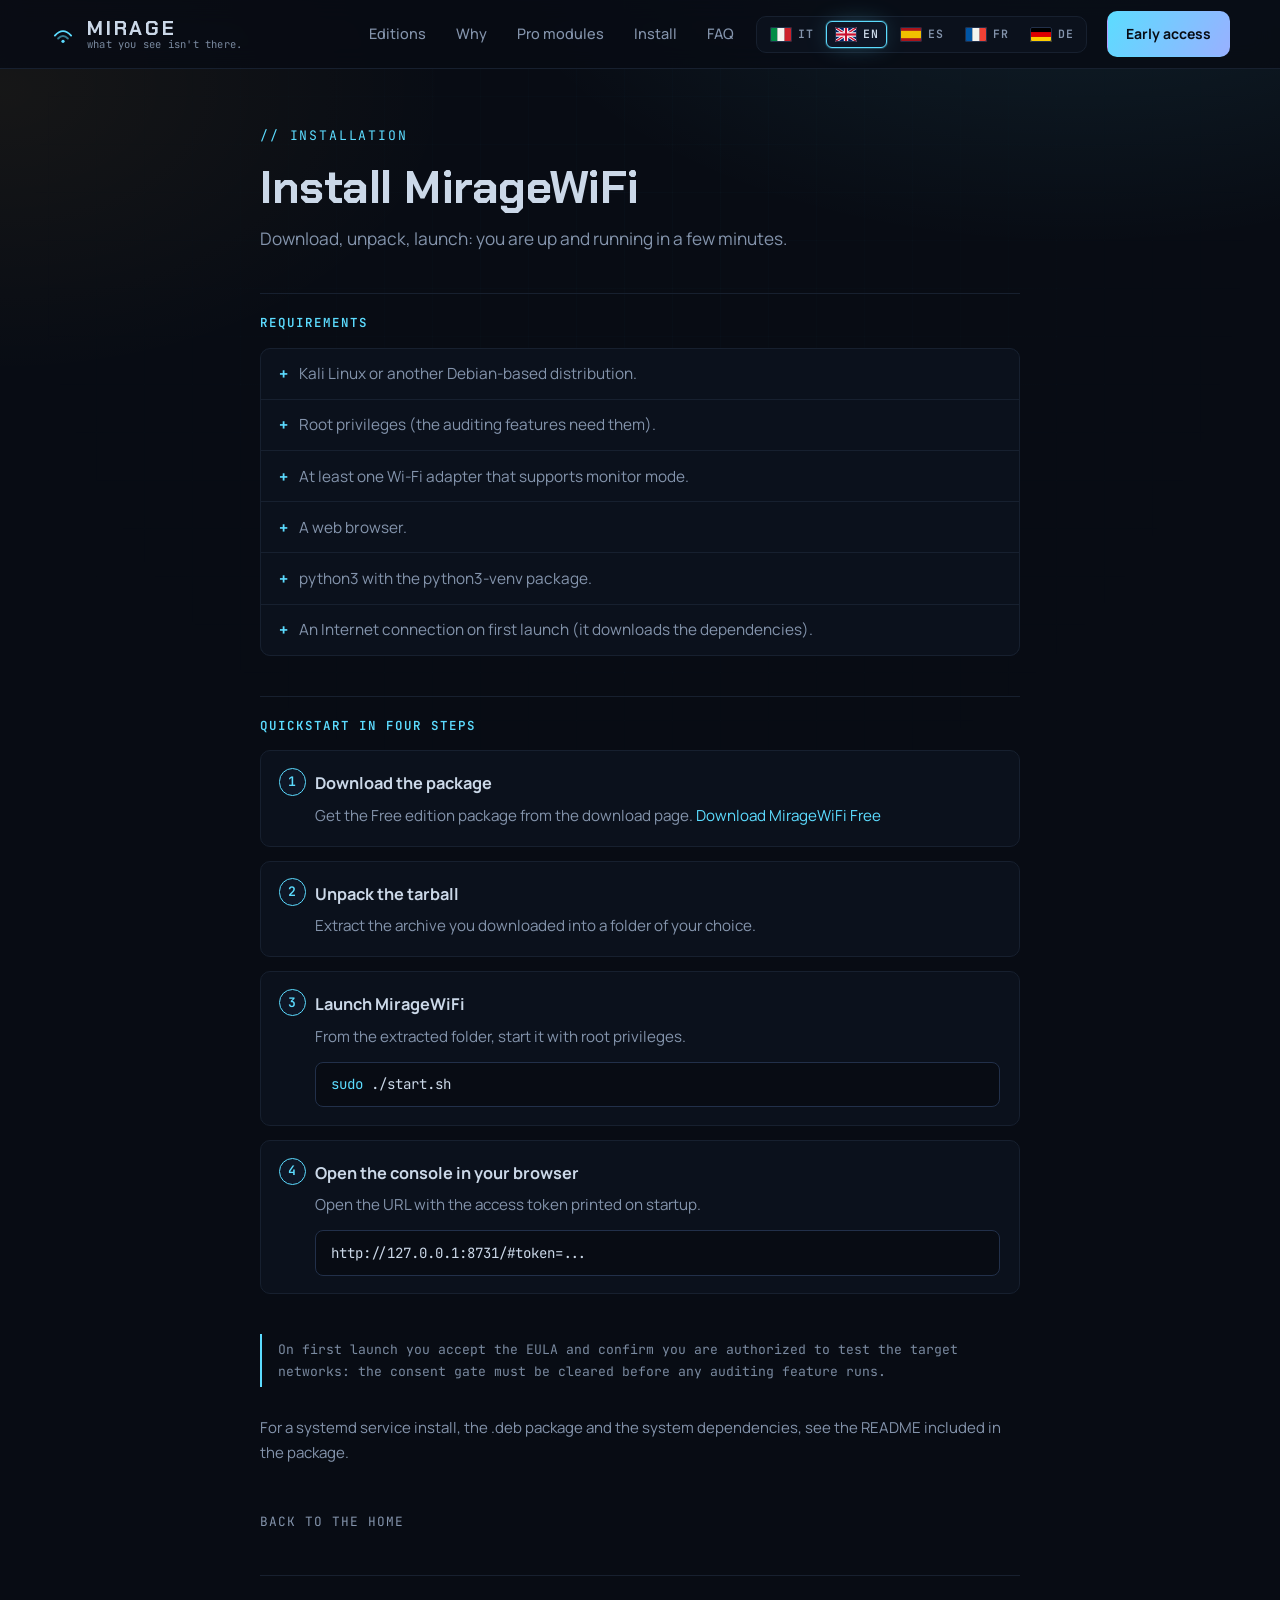
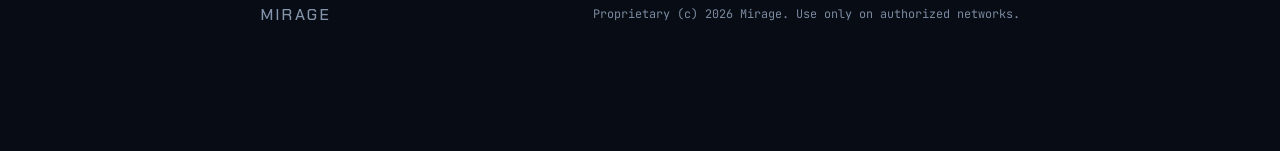
==== commit e11d1e87: "ui(mobile): menu lingua dedicato (dropdown) nella barra, fuori dall'hamburger Su richiesta: la lingu" ====
--- a/install.html
+++ b/install.html
@@ -222,17 +222,16 @@
         <span class="nav-toggle-bar" aria-hidden="true"></span>
       </button>
 
-      <div class="nav-menu" id="nav-menu">
-
-      <nav class="nav-links" data-i18n-aria="nav.seclabel" aria-label="Sections">
-        <a href="index.html#edizioni" data-i18n="nav.editions">Editions</a>
-        <a href="index.html#perche" data-i18n="nav.why">Why</a>
-        <a href="index.html#moduli" data-i18n="nav.modules">Pro modules</a>
-        <a href="install.html" data-i18n="nav.install">Install</a>
-        <a href="index.html#faq" data-i18n="nav.faq">FAQ</a>
-      </nav>
-
-      <div class="lang-switch" role="group" data-i18n-aria="nav.langlabel" aria-label="Language">
+      <!-- Language selector. Desktop: 5 flags inline. Mobile (.js): a compact
+           toggle in the bar opens this as a dedicated dropdown. The lang-wrap
+           stays OUTSIDE #nav-menu so it is reachable without the hamburger. -->
+      <div class="lang-wrap">
+        <button type="button" class="lang-toggle" aria-haspopup="true" aria-expanded="false" aria-controls="lang-switch" data-i18n-aria="nav.langlabel" aria-label="Language">
+          <span class="lang-toggle-flag" aria-hidden="true"></span>
+          <span class="lang-toggle-code">EN</span>
+          <span class="lang-toggle-chev" aria-hidden="true">&#9662;</span>
+        </button>
+        <div class="lang-switch" id="lang-switch" role="group" data-i18n-aria="nav.langlabel" aria-label="Language">
 
         <button type="button" class="lang-btn" data-lang="it" data-i18n-aria="lang.it" aria-label="Italiano" aria-pressed="false">
           <svg class="lang-flag" viewBox="0 0 24 16" width="22" height="15" role="img" aria-hidden="true">
@@ -285,7 +284,18 @@
           <span class="lang-code">DE</span>
         </button>
 
+        </div>
       </div>
+
+      <div class="nav-menu" id="nav-menu">
+
+      <nav class="nav-links" data-i18n-aria="nav.seclabel" aria-label="Sections">
+        <a href="index.html#edizioni" data-i18n="nav.editions">Editions</a>
+        <a href="index.html#perche" data-i18n="nav.why">Why</a>
+        <a href="index.html#moduli" data-i18n="nav.modules">Pro modules</a>
+        <a href="install.html" data-i18n="nav.install">Install</a>
+        <a href="index.html#faq" data-i18n="nav.faq">FAQ</a>
+      </nav>
 
       <a class="nav-cta" href="https://miragewifi.gumroad.com/l/hbzayw" rel="noopener noreferrer" data-i18n="nav.cta">Early access</a>
 
@@ -405,6 +415,66 @@
     })();
   </script>
 
+  <!-- Mobile language selector: a compact toggle in the bar opens a dedicated
+       dropdown. Independent from the hamburger. Mirrors the active language
+       into the toggle (flag clone + code). Runs after the i18n loader. -->
+  <script>
+    (function () {
+      var wrap = document.querySelector(".lang-wrap");
+      if (!wrap) return;
+      var toggle = wrap.querySelector(".lang-toggle");
+      var panel = document.getElementById("lang-switch");
+      var flagSlot = wrap.querySelector(".lang-toggle-flag");
+      var codeSlot = wrap.querySelector(".lang-toggle-code");
+      if (!toggle || !panel) return;
+
+      function updateLangToggle() {
+        var lang = (document.documentElement.lang || "en").toLowerCase();
+        if (codeSlot) codeSlot.textContent = lang.toUpperCase();
+        var active = panel.querySelector('.lang-btn[data-lang="' + lang + '"]');
+        if (!active) active = panel.querySelector(".lang-btn.is-active");
+        var svg = active && active.querySelector(".lang-flag");
+        if (flagSlot && svg) {
+          flagSlot.innerHTML = "";
+          flagSlot.appendChild(svg.cloneNode(true));
+        }
+      }
+
+      function setOpen(open) {
+        panel.classList.toggle("open", open);
+        toggle.setAttribute("aria-expanded", open ? "true" : "false");
+      }
+
+      toggle.addEventListener("click", function () {
+        setOpen(!panel.classList.contains("open"));
+      });
+
+      // The i18n loader applies the language first; then reflect it and close.
+      var btns = panel.querySelectorAll(".lang-btn");
+      for (var i = 0; i < btns.length; i++) {
+        btns[i].addEventListener("click", function () {
+          updateLangToggle();
+          setOpen(false);
+        });
+      }
+
+      document.addEventListener("keydown", function (e) {
+        if (e.key === "Escape" && panel.classList.contains("open")) {
+          setOpen(false);
+          toggle.focus();
+        }
+      });
+
+      document.addEventListener("click", function (e) {
+        if (!panel.classList.contains("open")) return;
+        if (wrap.contains(e.target)) return;
+        setOpen(false);
+      });
+
+      updateLangToggle();
+    })();
+  </script>
+
   <!-- Mobile nav: hamburger toggle (identical to the home). -->
   <script>
     (function () {
--- a/css/site.css
+++ b/css/site.css
@@ -704,6 +704,45 @@
 }
 .nav-toggle:hover .nav-toggle-bar { background: var(--fg); }
 
+/* explicit order so the desktop layout is unchanged after moving the language
+   selector out of #nav-menu: brand, links, language, CTA, then (mobile) toggle */
+.nav-brand { order: 0; }
+.nav-links { order: 1; }
+.lang-wrap { order: 2; position: relative; display: flex; align-items: center; flex: 0 0 auto; }
+.nav-cta { order: 3; }
+.nav-toggle { order: 4; }
+
+/* compact language toggle: hidden on desktop, shown on mobile only with JS */
+.lang-toggle {
+  display: none;
+  align-items: center;
+  gap: 6px;
+  min-height: 40px;
+  padding: 5px 9px;
+  border: 1px solid var(--border);
+  border-radius: var(--radius);
+  background: var(--panel);
+  color: var(--fg);
+  font-family: var(--mono);
+  font-size: 12px;
+  font-weight: 600;
+  letter-spacing: .04em;
+  cursor: pointer;
+  transition: border-color .15s var(--ease), color .15s var(--ease);
+}
+.lang-toggle:hover { border-color: var(--accent); }
+.lang-toggle-flag { display: inline-flex; width: 22px; height: 15px; }
+.lang-toggle-flag svg {
+  width: 22px;
+  height: 15px;
+  display: block;
+  border-radius: 2px;
+  box-shadow: var(--shadow-sm);
+  outline: 1px solid var(--border-2);
+  outline-offset: -1px;
+}
+.lang-toggle-chev { font-size: 10px; color: var(--fg-dim); line-height: 1; }
+
 /* brand */
 .nav-brand {
   display: inline-flex;
@@ -992,11 +1031,11 @@
     overflow-x: auto;
     -webkit-overflow-scrolling: touch;
   }
-  .lang-switch { margin-left: auto; }
-
-  /* --- JS enhanced: collapse nav/lang/CTA behind a hamburger --- */
+  .lang-switch { margin-left: auto; flex-wrap: wrap; }
+
+  /* --- JS enhanced: collapse nav + CTA behind a hamburger --- */
   .js .nav-toggle { display: inline-flex; }
-  .js .nav-inner { flex-wrap: nowrap; row-gap: 0; }
+  .js .nav-inner { flex-wrap: nowrap; row-gap: 0; column-gap: 10px; }
   .js .nav-menu {
     position: absolute;
     top: 100%;
@@ -1031,8 +1070,45 @@
     gap: 4px;
     overflow: visible;
   }
-  .js .nav-menu .lang-switch { margin-left: 0; align-self: flex-start; }
   .js .nav-menu .nav-cta { width: 100%; }
+
+  /* --- JS enhanced: language as a compact bar toggle + dedicated dropdown --- */
+  .js .lang-toggle { display: inline-flex; }
+  .js .lang-wrap { order: 1; margin-left: auto; }
+  .js .nav-toggle { order: 2; margin-left: 10px; }
+  .js .lang-wrap .lang-switch {
+    position: absolute;
+    top: 100%;
+    right: 0;
+    margin-left: 0;
+    flex-wrap: nowrap;
+    flex-direction: column;
+    align-items: stretch;
+    gap: 2px;
+    padding: 8px;
+    min-width: 160px;
+    background: var(--bg);
+    border: 1px solid var(--border);
+    border-radius: var(--radius);
+    box-shadow: var(--shadow-sm);
+    max-height: 0;
+    overflow: hidden;
+    opacity: 0;
+    visibility: hidden;
+    transition: max-height .24s var(--ease), opacity .18s var(--ease), visibility .18s;
+    z-index: 60;
+  }
+  .js .lang-wrap .lang-switch.open {
+    max-height: 70vh;
+    overflow: auto;
+    opacity: 1;
+    visibility: visible;
+  }
+  .js .lang-wrap .lang-btn {
+    width: 100%;
+    justify-content: flex-start;
+    padding: 9px 10px;
+  }
 }
 
 /* phone: scale down the hero title so the long IT headline fits */
@@ -1043,11 +1119,8 @@
   }
 }
 
-/* phone: shrink the selector to flags only, keep it tappable */
+/* phone: tighter brand, full-width hero CTAs */
 @media (max-width: 480px) {
-  .lang-code { display: none; }
-  .lang-btn { padding: 7px; }
-  .lang-flag { width: 24px; height: 16px; }
   .nav-logo { font-size: 18px; }
   .hero-cta .nav-cta,
   .hero-cta .hero-btn-ghost { flex: 1 1 100%; }
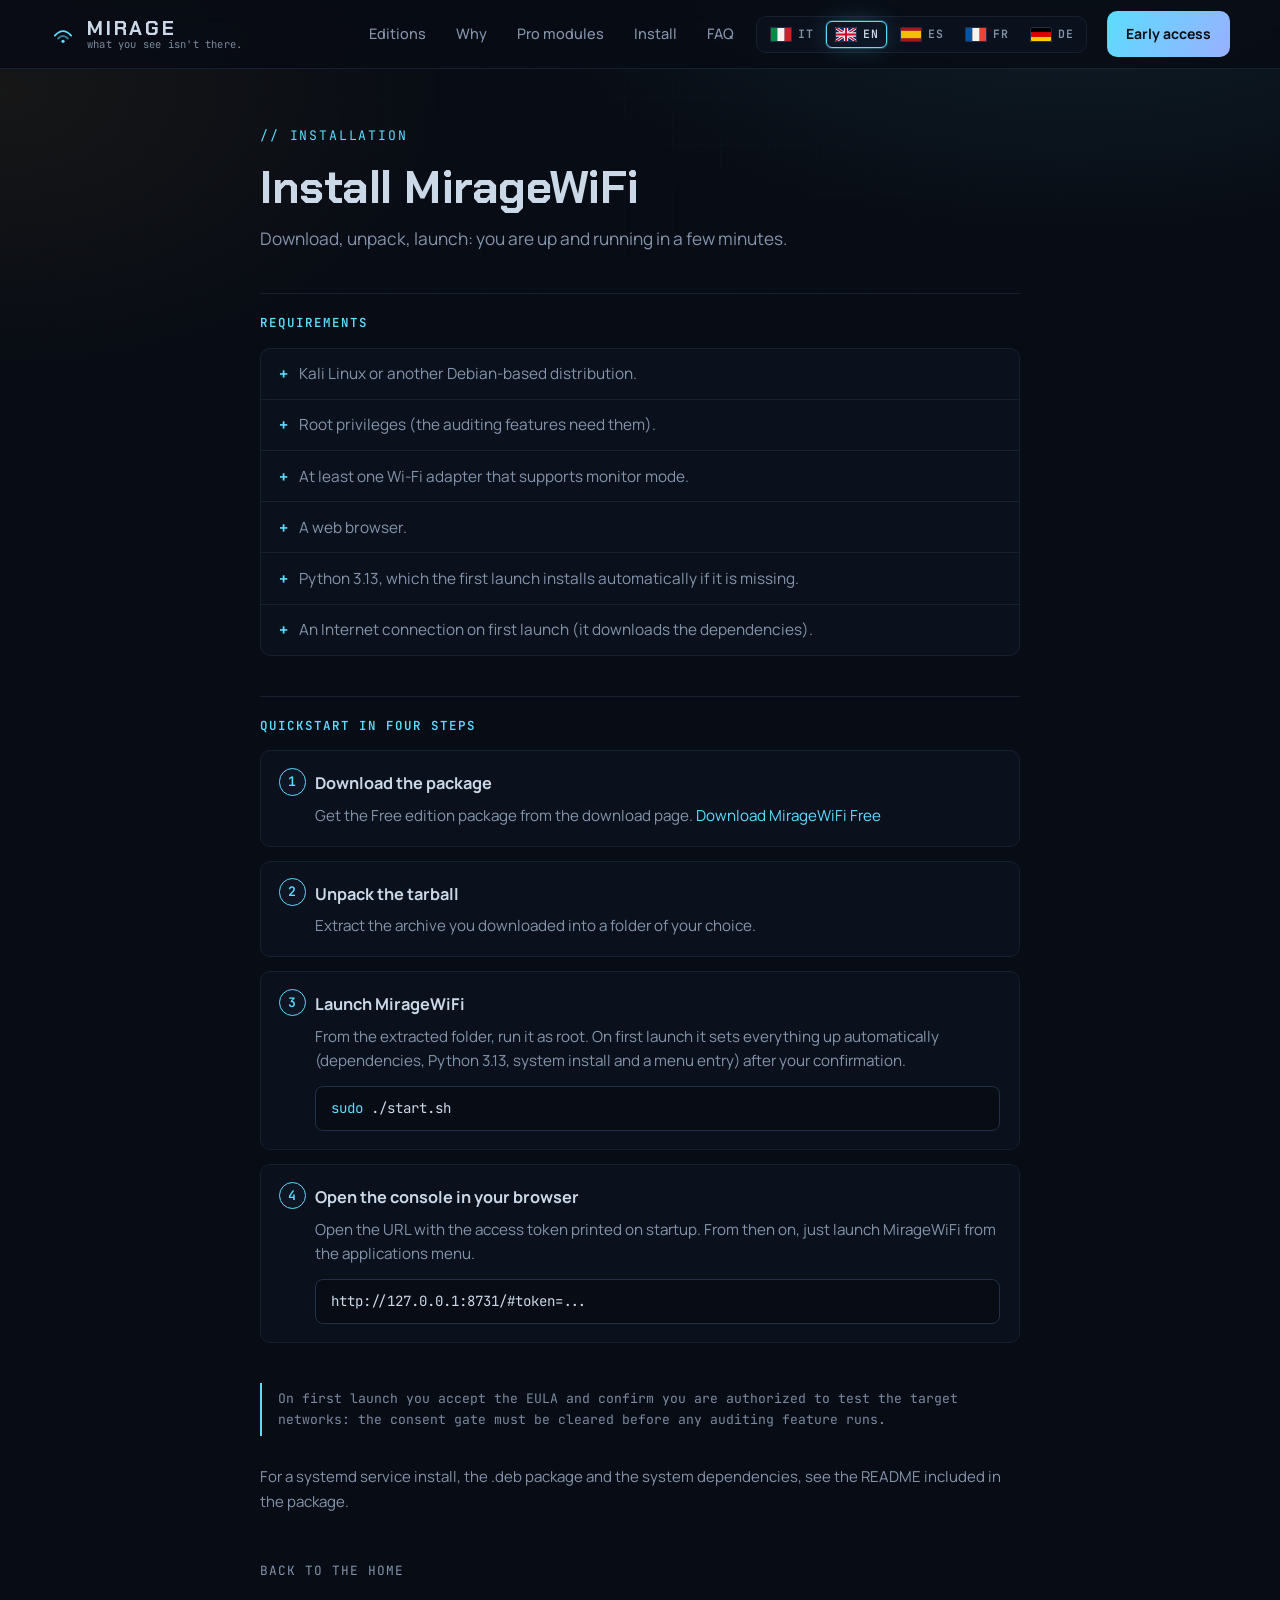
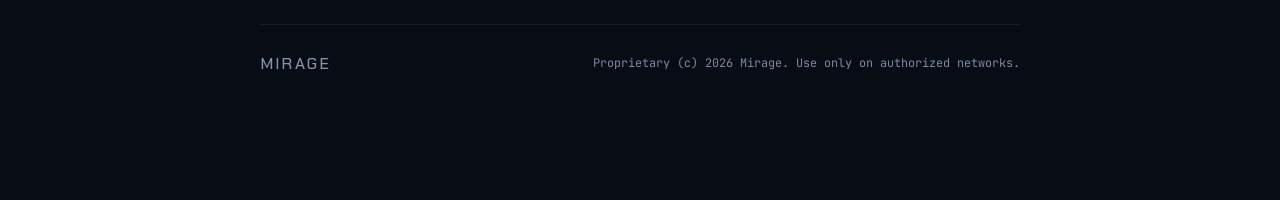
==== commit 38c6bc59: "docs(install): aggiorna la pagina install al flusso auto-installer (5 lingue) Il nuovo start.sh si a" ====
--- a/install.html
+++ b/install.html
@@ -315,7 +315,7 @@
       <li data-i18n="install.req.2">Root privileges (the auditing features need them).</li>
       <li data-i18n="install.req.3">At least one Wi-Fi adapter that supports monitor mode.</li>
       <li data-i18n="install.req.4">A web browser.</li>
-      <li data-i18n="install.req.5">python3 with the python3-venv package.</li>
+      <li data-i18n="install.req.5">Python 3.13, which the first launch installs automatically if it is missing.</li>
       <li data-i18n="install.req.6">An Internet connection on first launch (it downloads the dependencies).</li>
     </ul>
 
@@ -334,12 +334,12 @@
       </li>
       <li>
         <p class="ins-step-t" data-i18n="install.step3.t">Launch MirageWiFi</p>
-        <p class="ins-step-d" data-i18n="install.step3.d">From the extracted folder, start it with root privileges.</p>
+        <p class="ins-step-d" data-i18n="install.step3.d">From the extracted folder, run it as root. On first launch it sets everything up automatically (dependencies, Python 3.13, system install and a menu entry) after your confirmation.</p>
         <code class="ins-cmd"><span class="tok">sudo</span> ./start.sh</code>
       </li>
       <li>
         <p class="ins-step-t" data-i18n="install.step4.t">Open the console in your browser</p>
-        <p class="ins-step-d" data-i18n="install.step4.d">Open the URL with the access token printed on startup.</p>
+        <p class="ins-step-d" data-i18n="install.step4.d">Open the URL with the access token printed on startup. From then on, just launch MirageWiFi from the applications menu.</p>
         <code class="ins-cmd">http://127.0.0.1:8731/#token=...</code>
       </li>
     </ol>
--- a/css/site.css
+++ b/css/site.css
@@ -783,6 +783,7 @@
   text-decoration: none;
   padding: 6px 2px;
   position: relative;
+  white-space: nowrap;
   transition: color .16s var(--ease);
 }
 .nav-links a::after {
@@ -1010,6 +1011,28 @@
 /* visual slot filled by Fable B's scanner on assembly */
 .hero-visual-slot { min-height: 0; }
 
+/* perf: below-the-fold sections skip rendering (and their offscreen animation
+   work) until scrolled near. content-visibility:auto is visually inert: the
+   `auto` keyword in contain-intrinsic-size keeps the real size after the first
+   render, so the box stops being an estimate; the px value is only the
+   pre-render height guess so the scrollbar does not jump. The hero is NOT
+   listed (above the fold, must paint immediately). #moduli is handled in the
+   mobile media query only: on desktop it is a pinned 500vh scrollytelling
+   section, where a small size estimate would fight the scroll math, so it
+   stays untouched there. */
+#edizioni { content-visibility: auto; contain-intrinsic-size: auto 1850px; }
+#perche   { content-visibility: auto; contain-intrinsic-size: auto 1300px; }
+#faq      { content-visibility: auto; contain-intrinsic-size: auto 950px; }
+.final    { content-visibility: auto; contain-intrinsic-size: auto 520px; }
+
+/* perf: pause the hero scanner animations while the hero is scrolled out of
+   view. The hero is excluded from content-visibility (above the fold), so
+   without this its infinite animations (sweep, live pulse, signal breathe)
+   keep running offscreen. A small script toggles .anim-paused on the slot. */
+.hero-visual-slot.anim-paused .scan-sweep,
+.hero-visual-slot.anim-paused .scan-live::before,
+.hero-visual-slot.anim-paused .scan-sig i { animation-play-state: paused; }
+
 /* ============ RESPONSIVE ============ */
 
 /* tablet: drop section links into a lighter row, keep selector + CTA */
@@ -1020,62 +1043,13 @@
   .nav-ghost { display: none; }
 }
 
-@media (max-width: 760px) {
-  /* --- no-JS fallback: ordered stack, everything stays visible --- */
-  .nav-inner { flex-wrap: wrap; row-gap: 10px; }
-  .nav-links {
-    order: 3;
-    width: 100%;
-    margin-left: 0;
-    gap: 20px;
-    overflow-x: auto;
-    -webkit-overflow-scrolling: touch;
-  }
-  .lang-switch { margin-left: auto; flex-wrap: wrap; }
-
-  /* --- JS enhanced: collapse nav + CTA behind a hamburger --- */
-  .js .nav-toggle { display: inline-flex; }
-  .js .nav-inner { flex-wrap: nowrap; row-gap: 0; column-gap: 10px; }
-  .js .nav-menu {
-    position: absolute;
-    top: 100%;
-    left: 0;
-    right: 0;
-    display: flex;
-    flex-direction: column;
-    align-items: stretch;
-    gap: 14px;
-    padding: 16px;
-    background: var(--bg);
-    border-bottom: 1px solid var(--border);
-    -webkit-backdrop-filter: blur(12px);
-    backdrop-filter: blur(12px);
-    max-height: 0;
-    overflow: hidden;
-    opacity: 0;
-    visibility: hidden;
-    transition: max-height .28s var(--ease), opacity .2s var(--ease), visibility .2s;
-  }
-  .js .nav-menu.open {
-    max-height: 80vh;
-    overflow: auto;
-    opacity: 1;
-    visibility: visible;
-  }
-  .js .nav-menu .nav-links {
-    order: 0;
-    flex-direction: column;
-    width: 100%;
-    margin-left: 0;
-    gap: 4px;
-    overflow: visible;
-  }
-  .js .nav-menu .nav-cta { width: 100%; }
-
-  /* --- JS enhanced: language as a compact bar toggle + dedicated dropdown --- */
+/* laptop/tablet range: collapse the 5 inline flags into the compact language
+   toggle + dropdown so the width they took is freed and the horizontal nav
+   fits on one row, but keep nav-links and the CTA inline - NO hamburger above
+   760px. The hamburger itself and the mobile lang re-ordering stay in the
+   760px block below (narrower, later in source so they win where they apply). */
+@media (max-width: 1200px) {
   .js .lang-toggle { display: inline-flex; }
-  .js .lang-wrap { order: 1; margin-left: auto; }
-  .js .nav-toggle { order: 2; margin-left: 10px; }
   .js .lang-wrap .lang-switch {
     position: absolute;
     top: 100%;
@@ -1111,6 +1085,77 @@
   }
 }
 
+@media (max-width: 760px) {
+  /* perf: drop the sticky-header backdrop blur on mobile (re-blurred every
+     scroll frame is the biggest scroll cost on low-end devices). Opaque 97%
+     background keeps readability; the look is all but identical. Desktop
+     keeps the blur (base .nav-bar rule, outside this media query). */
+  .nav-bar {
+    -webkit-backdrop-filter: none;
+    backdrop-filter: none;
+    background: color-mix(in srgb, var(--bg) 97%, transparent);
+  }
+
+  /* perf: the heavy animated arsenal section is auto-height (not pinned) on
+     mobile, so content-visibility is safe here and saves the most paint. */
+  #moduli { content-visibility: auto; contain-intrinsic-size: auto 2850px; }
+
+  /* --- no-JS fallback: ordered stack, everything stays visible --- */
+  .nav-inner { flex-wrap: wrap; row-gap: 10px; }
+  .nav-links {
+    order: 3;
+    width: 100%;
+    margin-left: 0;
+    gap: 20px;
+    overflow-x: auto;
+    -webkit-overflow-scrolling: touch;
+  }
+  .lang-switch { margin-left: auto; flex-wrap: wrap; }
+
+  /* --- JS enhanced: collapse nav + CTA behind a hamburger --- */
+  .js .nav-toggle { display: inline-flex; }
+  .js .nav-inner { flex-wrap: nowrap; row-gap: 0; column-gap: 10px; }
+  .js .nav-menu {
+    position: absolute;
+    top: 100%;
+    left: 0;
+    right: 0;
+    display: flex;
+    flex-direction: column;
+    align-items: stretch;
+    gap: 14px;
+    padding: 16px;
+    background: var(--bg);
+    border-bottom: 1px solid var(--border);
+    max-height: 0;
+    overflow: hidden;
+    opacity: 0;
+    visibility: hidden;
+    transition: max-height .28s var(--ease), opacity .2s var(--ease), visibility .2s;
+  }
+  .js .nav-menu.open {
+    max-height: 80vh;
+    overflow: auto;
+    opacity: 1;
+    visibility: visible;
+  }
+  .js .nav-menu .nav-links {
+    order: 0;
+    flex-direction: column;
+    width: 100%;
+    margin-left: 0;
+    gap: 4px;
+    overflow: visible;
+  }
+  .js .nav-menu .nav-cta { width: 100%; }
+
+  /* --- mobile only (<=760): place the language toggle next to the hamburger.
+     The compact toggle + dropdown appearance lives in the 1200px block above
+     (shared with the laptop range); here we only re-order it for the bar. --- */
+  .js .lang-wrap { order: 1; margin-left: auto; }
+  .js .nav-toggle { order: 2; margin-left: 10px; }
+}
+
 /* phone: scale down the hero title so the long IT headline fits */
 @media (max-width: 560px) {
   .hero-title {
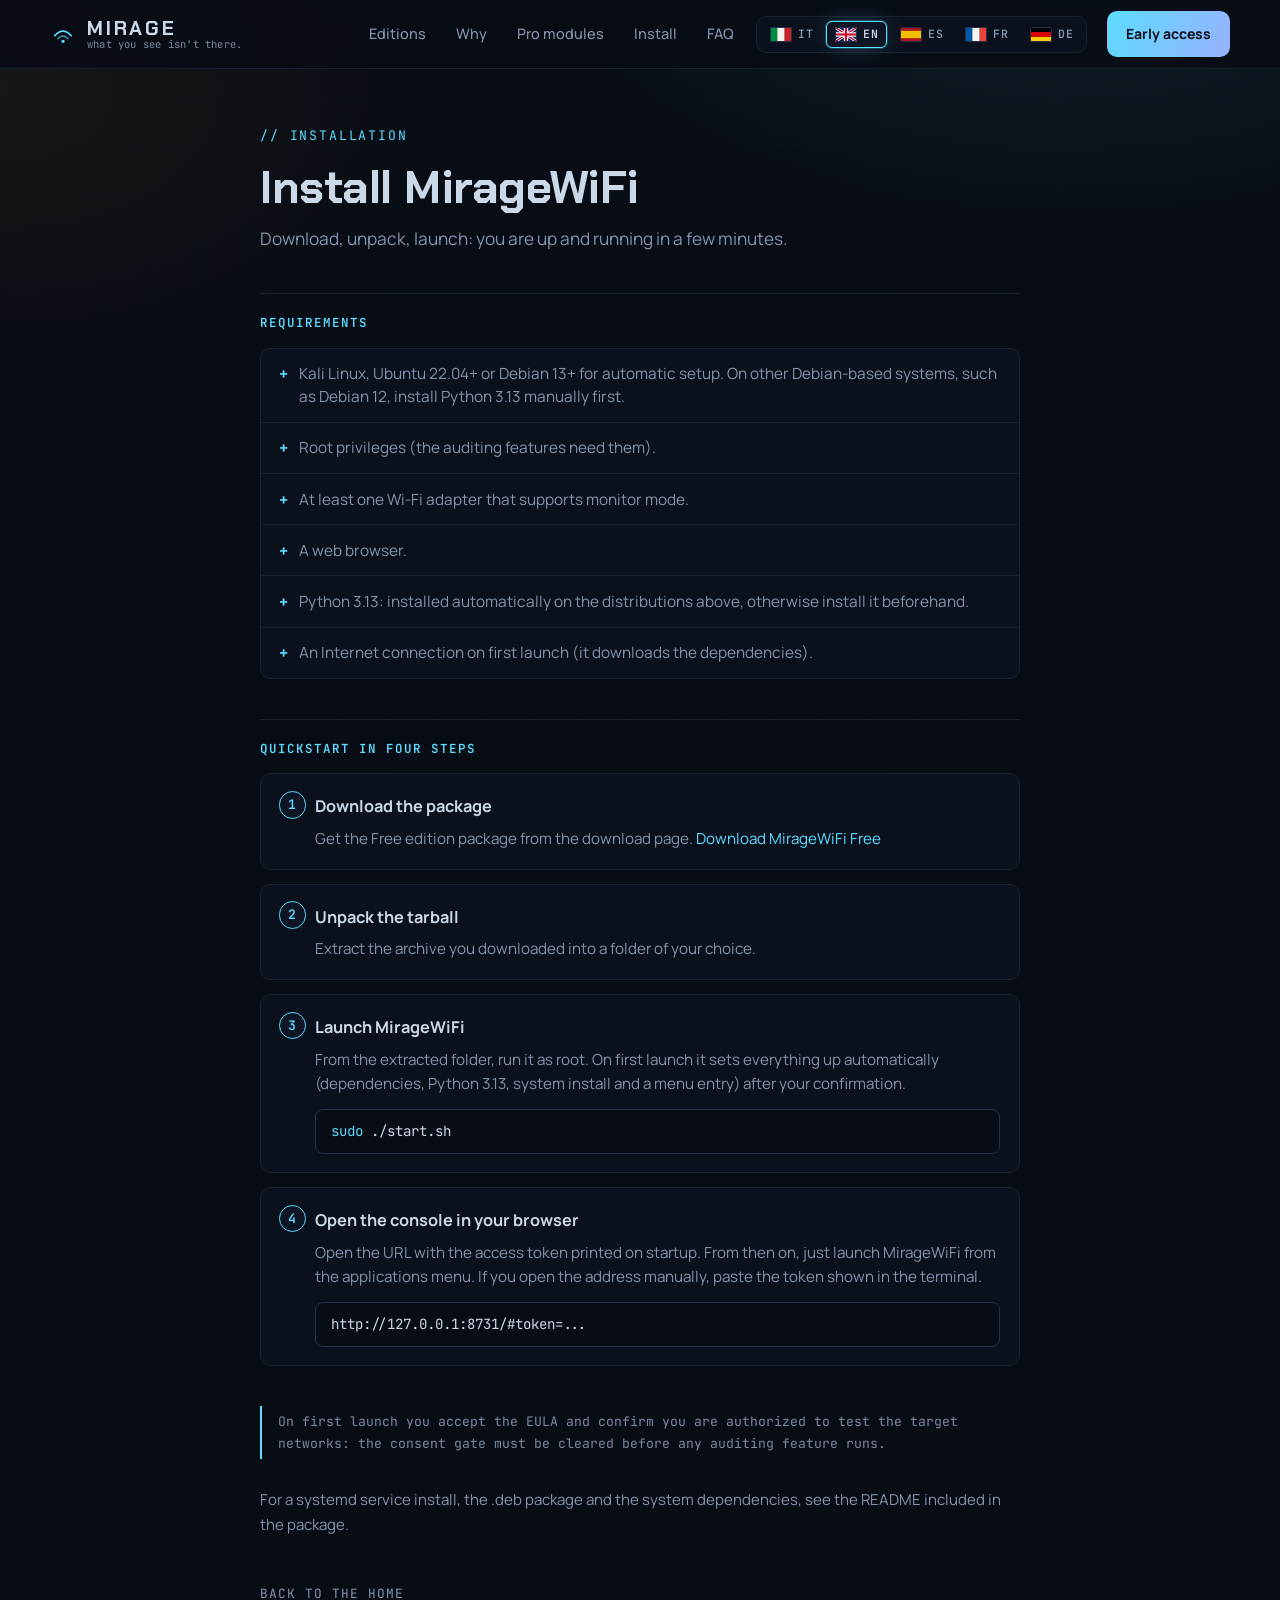
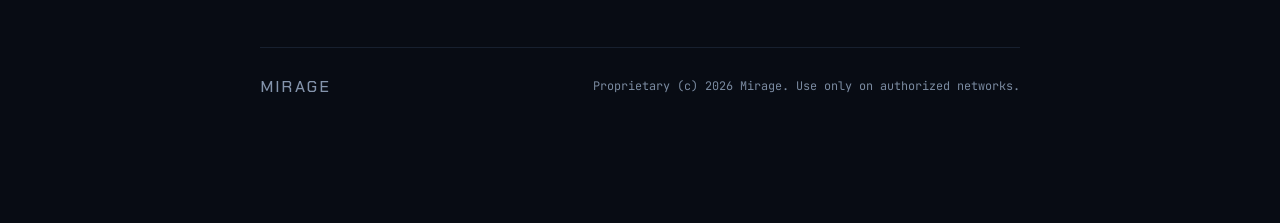
==== commit 0b58674e: "docs(install): requisiti distro precisi e nota token in 5 lingue Precisati i requisiti (req.1/req.5)" ====
--- a/install.html
+++ b/install.html
@@ -311,11 +311,11 @@
 
     <h2 class="ins-sec-title" data-i18n="install.req.title">Requirements</h2>
     <ul class="ins-req">
-      <li data-i18n="install.req.1">Kali Linux or another Debian-based distribution.</li>
+      <li data-i18n="install.req.1">Kali Linux, Ubuntu 22.04+ or Debian 13+ for automatic setup. On other Debian-based systems, such as Debian 12, install Python 3.13 manually first.</li>
       <li data-i18n="install.req.2">Root privileges (the auditing features need them).</li>
       <li data-i18n="install.req.3">At least one Wi-Fi adapter that supports monitor mode.</li>
       <li data-i18n="install.req.4">A web browser.</li>
-      <li data-i18n="install.req.5">Python 3.13, which the first launch installs automatically if it is missing.</li>
+      <li data-i18n="install.req.5">Python 3.13: installed automatically on the distributions above, otherwise install it beforehand.</li>
       <li data-i18n="install.req.6">An Internet connection on first launch (it downloads the dependencies).</li>
     </ul>
 
@@ -339,7 +339,7 @@
       </li>
       <li>
         <p class="ins-step-t" data-i18n="install.step4.t">Open the console in your browser</p>
-        <p class="ins-step-d" data-i18n="install.step4.d">Open the URL with the access token printed on startup. From then on, just launch MirageWiFi from the applications menu.</p>
+        <p class="ins-step-d" data-i18n="install.step4.d">Open the URL with the access token printed on startup. From then on, just launch MirageWiFi from the applications menu. If you open the address manually, paste the token shown in the terminal.</p>
         <code class="ins-cmd">http://127.0.0.1:8731/#token=...</code>
       </li>
     </ol>
